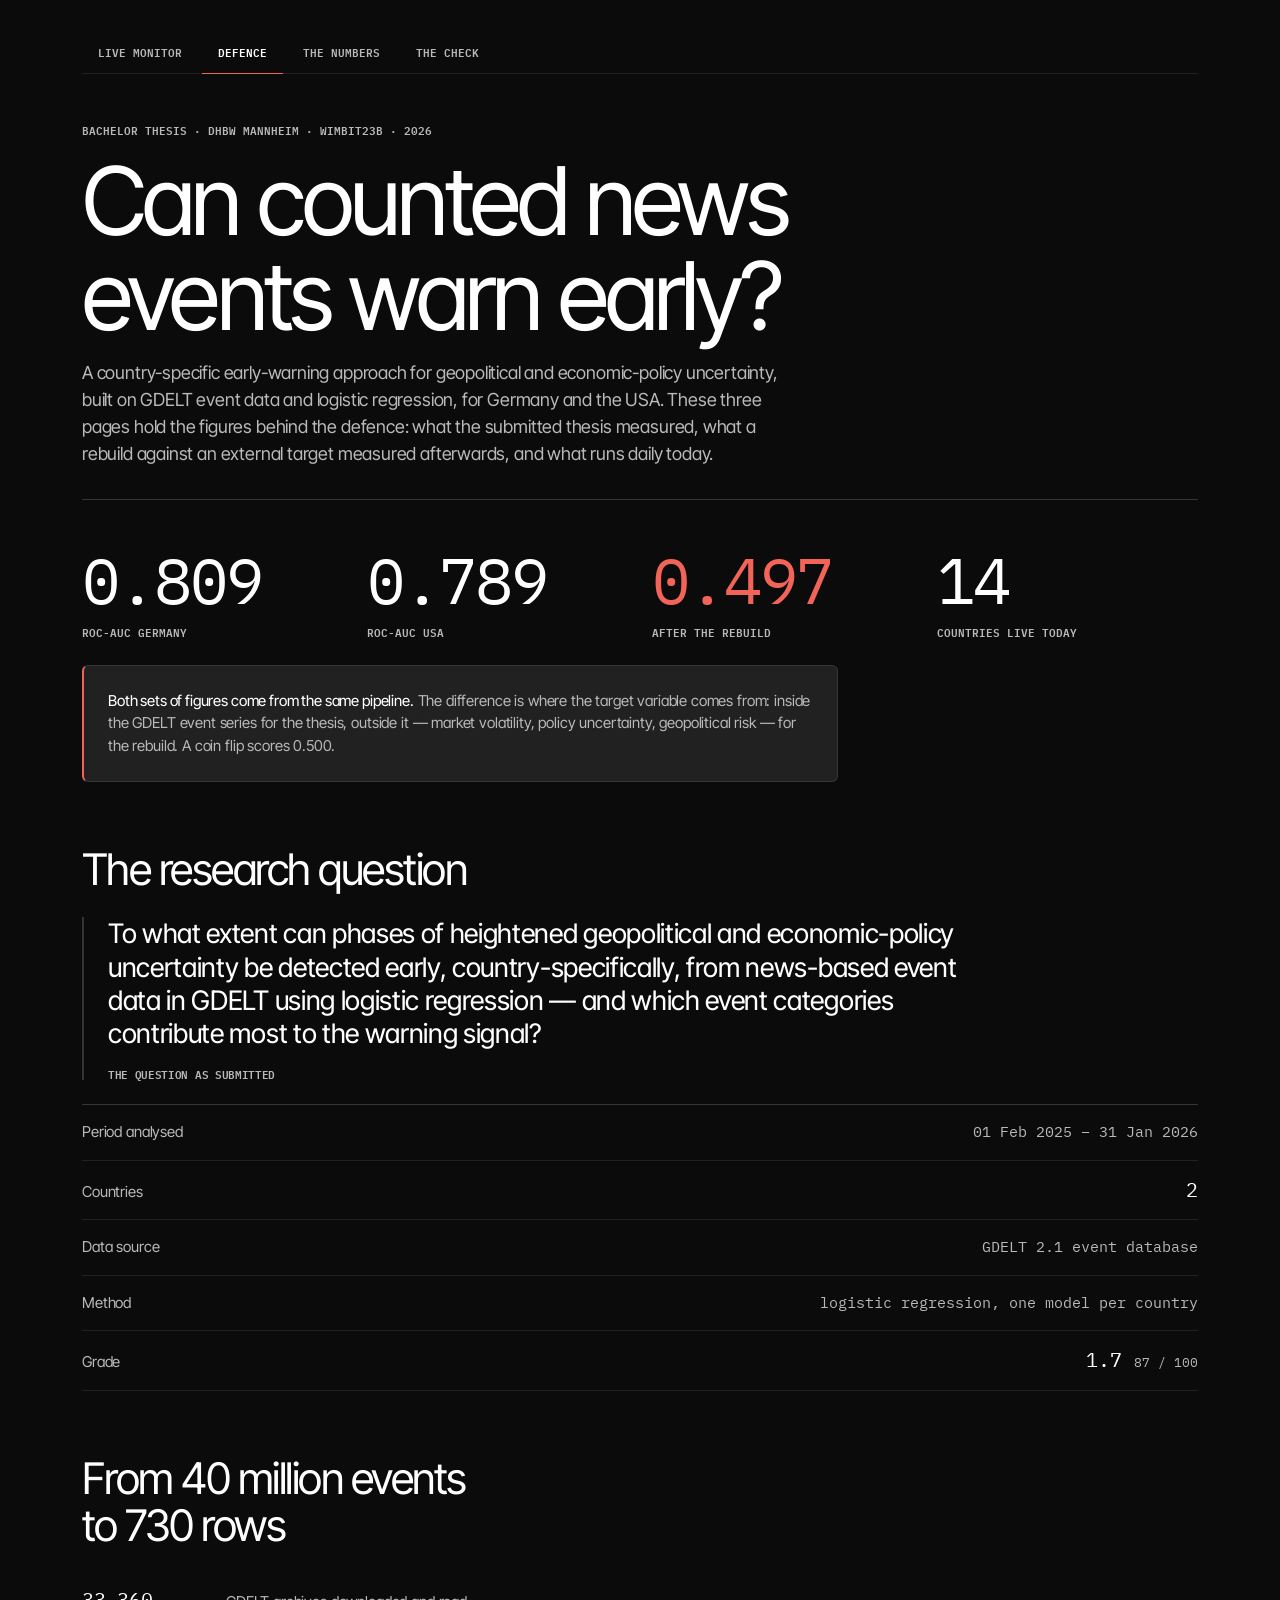
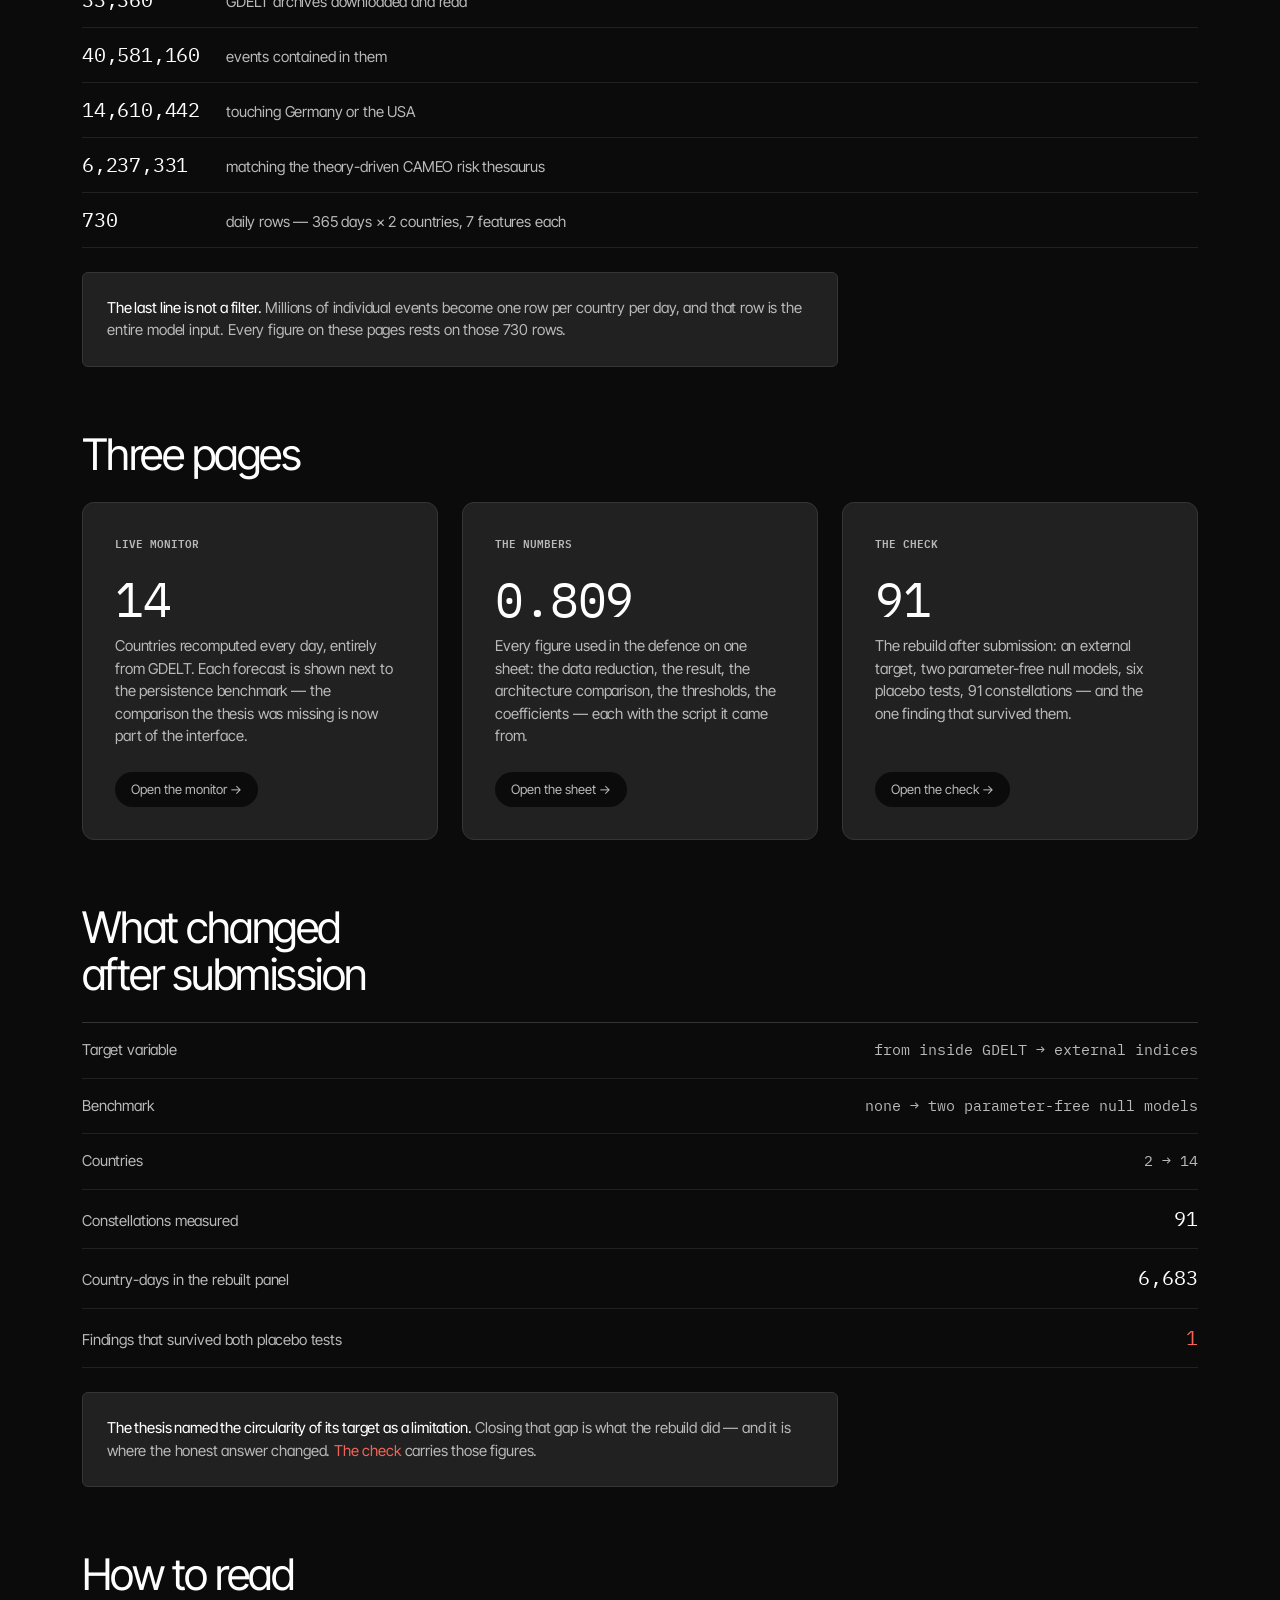
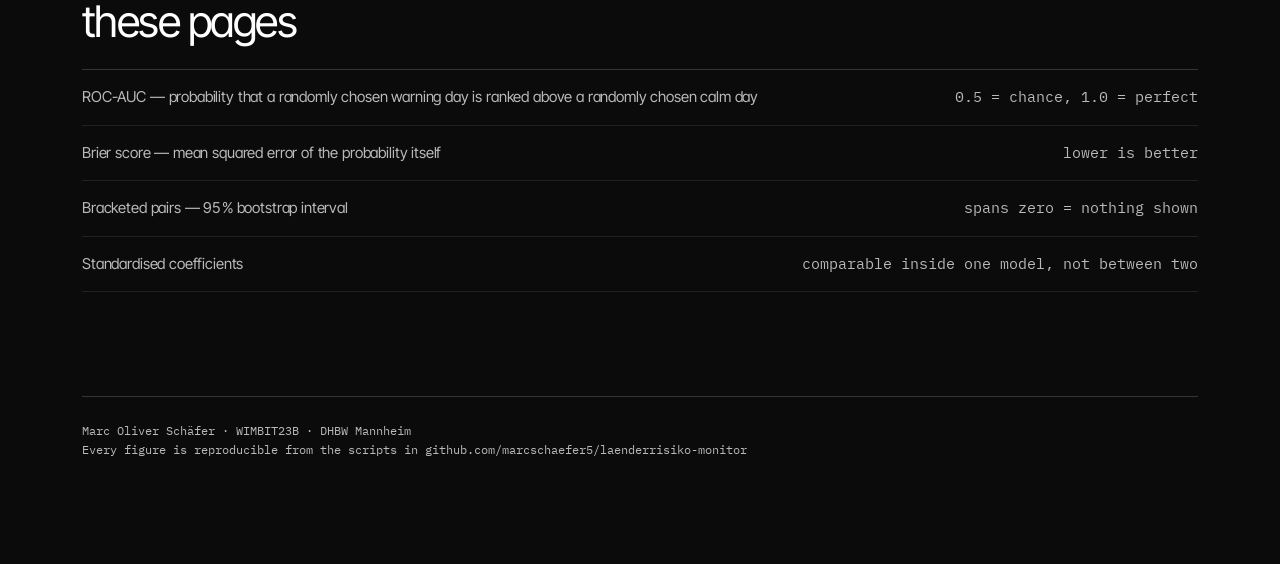
==== docs/verteidigung/index.html @ d80514e1 "Verteidigungsseiten und Karte auf der Startseite Drei oeffentliche Seiten unter docs/verteidigung/ a" ====
<!DOCTYPE html>
<html lang="en">
<head>
<title>Country Risk &#183; Defence</title>
<meta charset="utf-8">
<meta name="viewport" content="width=device-width,initial-scale=1">
<link rel="preconnect" href="https://fonts.googleapis.com">
<link rel="preconnect" href="https://fonts.gstatic.com" crossorigin>
<link href="https://fonts.googleapis.com/css2?family=IBM+Plex+Mono:wght@400;500;600&family=Inter+Tight:wght@400;500&display=swap" rel="stylesheet">
<link rel="stylesheet" href="stil.css">
</head>
<body>
<div class="wrap">

<nav class="nav">
  <a href="../index.html">Live monitor</a>
  <a href="index.html" aria-current="page">Defence</a>
  <a href="zahlen.html">The numbers</a>
  <a href="pruefung.html">The check</a>
</nav>

<header class="top">
  <p class="eyebrow">Bachelor thesis &#183; DHBW Mannheim &#183; WIMBIT23B &#183; 2026</p>
  <h1>Can counted news<br>events warn early?</h1>
  <p class="lede">A country-specific early-warning approach for geopolitical and economic-policy
  uncertainty, built on GDELT event data and logistic regression, for Germany and the USA.
  These three pages hold the figures behind the defence: what the submitted thesis measured,
  what a rebuild against an external target measured afterwards, and what runs daily today.</p>
</header>

<div class="hero">
  <div class="fig"><b>0.809</b><span>ROC-AUC Germany</span></div>
  <div class="fig"><b>0.789</b><span>ROC-AUC USA</span></div>
  <div class="fig accent"><b>0.497</b><span>after the rebuild</span></div>
  <div class="fig"><b>14</b><span>countries live today</span></div>
</div>
<div class="note accent"><b>Both sets of figures come from the same pipeline.</b>
The difference is where the target variable comes from: inside the GDELT event series for the
thesis, outside it &#8212; market volatility, policy uncertainty, geopolitical risk &#8212; for
the rebuild. A coin flip scores 0.500.</div>

<h2>The research question</h2>
<blockquote class="quote">To what extent can phases of heightened geopolitical and
  economic-policy uncertainty be detected early, country-specifically, from news-based event
  data in GDELT using logistic regression &#8212; and which event categories contribute most
  to the warning signal?
  <cite>The question as submitted</cite>
</blockquote>
<div class="rows">
  <div class="row"><span class="lab">Period analysed</span><span class="val dim">01 Feb 2025 &#8211; 31 Jan 2026</span></div>
  <div class="row"><span class="lab">Countries</span><span class="val">2</span></div>
  <div class="row"><span class="lab">Data source</span><span class="val dim">GDELT 2.1 event database</span></div>
  <div class="row"><span class="lab">Method</span><span class="val dim">logistic regression, one model per country</span></div>
  <div class="row"><span class="lab">Grade</span><span class="val">1.7<span class="unit">87 / 100</span></span></div>
</div>

<h2>From 40 million events<br>to 730 rows</h2>
<div class="chain">
  <div class="step"><b>33,360</b><span>GDELT archives downloaded and read</span></div>
  <div class="step"><b>40,581,160</b><span>events contained in them</span></div>
  <div class="step"><b>14,610,442</b><span>touching Germany or the USA</span></div>
  <div class="step"><b>6,237,331</b><span>matching the theory-driven CAMEO risk thesaurus</span></div>
  <div class="step"><b>730</b><span>daily rows &#8212; 365 days &#215; 2 countries, 7 features each</span></div>
</div>
<div class="note"><b>The last line is not a filter.</b> Millions of individual events become one
row per country per day, and that row is the entire model input. Every figure on these pages
rests on those 730 rows.</div>

<h2>Three pages</h2>
<div class="tiles">
  <a class="tile" href="../index.html">
    <div class="t">Live monitor</div>
    <div class="n">14</div>
    <div class="d">Countries recomputed every day, entirely from GDELT. Each forecast is shown
      next to the persistence benchmark &#8212; the comparison the thesis was missing is now
      part of the interface.</div>
    <div class="go">Open the monitor &#8594;</div>
  </a>
  <a class="tile" href="zahlen.html">
    <div class="t">The numbers</div>
    <div class="n">0.809</div>
    <div class="d">Every figure used in the defence on one sheet: the data reduction, the result,
      the architecture comparison, the thresholds, the coefficients &#8212; each with the script
      it came from.</div>
    <div class="go">Open the sheet &#8594;</div>
  </a>
  <a class="tile" href="pruefung.html">
    <div class="t">The check</div>
    <div class="n">91</div>
    <div class="d">The rebuild after submission: an external target, two parameter-free null
      models, six placebo tests, 91 constellations &#8212; and the one finding that survived
      them.</div>
    <div class="go">Open the check &#8594;</div>
  </a>
</div>

<h2>What changed<br>after submission</h2>
<div class="rows">
  <div class="row"><span class="lab">Target variable</span><span class="val dim">from inside GDELT &#8594; external indices</span></div>
  <div class="row"><span class="lab">Benchmark</span><span class="val dim">none &#8594; two parameter-free null models</span></div>
  <div class="row"><span class="lab">Countries</span><span class="val dim">2 &#8594; 14</span></div>
  <div class="row"><span class="lab">Constellations measured</span><span class="val">91</span></div>
  <div class="row"><span class="lab">Country-days in the rebuilt panel</span><span class="val">6,683</span></div>
  <div class="row"><span class="lab">Findings that survived both placebo tests</span><span class="val accent">1</span></div>
</div>
<div class="note"><b>The thesis named the circularity of its target as a limitation.</b>
Closing that gap is what the rebuild did &#8212; and it is where the honest answer changed.
<a href="pruefung.html" style="color:var(--accent)">The check</a> carries those figures.</div>

<h2>How to read<br>these pages</h2>
<div class="rows">
  <div class="row"><span class="lab">ROC-AUC &#8212; probability that a randomly chosen warning day is
    ranked above a randomly chosen calm day</span><span class="val dim">0.5 = chance, 1.0 = perfect</span></div>
  <div class="row"><span class="lab">Brier score &#8212; mean squared error of the probability itself</span><span class="val dim">lower is better</span></div>
  <div class="row"><span class="lab">Bracketed pairs &#8212; 95&#8239;% bootstrap interval</span><span class="val dim">spans zero = nothing shown</span></div>
  <div class="row"><span class="lab">Standardised coefficients</span><span class="val dim">comparable inside one model, not between two</span></div>
</div>

<footer>
  Marc Oliver Sch&#228;fer &#183; WIMBIT23B &#183; DHBW Mannheim<br>
  Every figure is reproducible from the scripts in
  <a href="https://github.com/marcschaefer5/laenderrisiko-monitor">github.com/marcschaefer5/laenderrisiko-monitor</a>
</footer>

</div>
</body>
</html>
---- docs/verteidigung/stil.css ----
/* Design system: Sanity (awesome-design / awesome-design-md, MIT).
   Tokens taken verbatim; waldenburgNormal substituted by Inter Tight. */

:root{
  /* achromatic scale */
  --canvas:#0b0b0b;
  --surface:#212121;
  --surface-3:#353535;
  --ink:#ffffff;
  --ink-2:#b9b9b9;
  --ink-3:#797979;   /* fills/decoration only — 4.45:1, not used for text */
  /* accents */
  --accent:#f36458;
  --hover:#0052ef;
  --focus:#0052ef;
  --ok:#19d600;
  --bad:#f36458;    /* Sanity Red for negative verdicts; #dd0000 (3.8:1) kept for fills */
  --bad-fill:#dd0000;
  /* borders */
  --border:#212121;
  --border-2:#353535;
  /* type */
  --sans:"Inter Tight","Inter",ui-sans-serif,system-ui,-apple-system,sans-serif;
  --mono:"IBM Plex Mono",ui-monospace,SFMono-Regular,Menlo,monospace;
  /* spacing, 8px base */
  --s3:4px; --s5:8px; --s6:12px; --s7:16px; --s8:24px; --s9:32px;
  --s10:48px; --s11:64px; --s12:104px;
  /* radii */
  --r-xs:3px; --r-sm:5px; --r-md:6px; --r-lg:12px; --r-pill:99999px;
}

*{box-sizing:border-box}
html{color-scheme:dark}
body{
  margin:0;background:var(--canvas);color:var(--ink);
  font-family:var(--sans);font-size:16px;font-weight:400;line-height:1.5;
  font-feature-settings:"cv01","cv11","ss07";
  -webkit-font-smoothing:antialiased;text-rendering:optimizeLegibility;
}
.wrap{max-width:1180px;margin:0 auto;padding:var(--s9) var(--s9) var(--s12)}
a{color:inherit;text-decoration:none}
a:focus-visible,.tile:focus-visible{outline:none;box-shadow:0 0 0 2px var(--focus);border-radius:var(--r-xs)}

/* ---------- eyebrow / technical markers ---------- */
.eyebrow{
  font-family:var(--mono);font-size:11px;font-weight:600;line-height:1.5;
  text-transform:uppercase;color:var(--ink-2);margin:0 0 var(--s7)
}
.src{
  font-family:var(--mono);font-size:12px;line-height:1.5;
  color:var(--ink-2);margin:var(--s7) 0 0
}

/* ---------- nav ---------- */
.nav{display:flex;flex-wrap:wrap;gap:var(--s3);margin:0 0 var(--s10);
  border-bottom:1px solid var(--border);}
.nav a{
  padding:var(--s6) var(--s7);margin-bottom:-1px;
  font-family:var(--mono);font-size:11px;font-weight:600;text-transform:uppercase;
  color:var(--ink-2);border-bottom:1px solid transparent;
  transition:color .12s,border-color .12s
}
.nav a:hover{color:var(--hover);border-bottom-color:var(--hover)}
.nav a[aria-current]{color:var(--ink);border-bottom-color:var(--accent)}

/* ---------- headings ---------- */
h1{
  font-size:clamp(44px,7.4vw,112px);font-weight:400;line-height:1;
  letter-spacing:-0.04em;margin:0 0 var(--s7)
}
h1.sec{font-size:clamp(38px,5.4vw,72px);line-height:1.05;letter-spacing:-0.04em}
h2{
  font-size:clamp(28px,3.4vw,48px);font-weight:400;line-height:1.08;
  letter-spacing:-0.035em;margin:var(--s11) 0 var(--s8)
}
h3{
  font-size:24px;font-weight:425;line-height:1.24;letter-spacing:-0.24px;
  margin:var(--s9) 0 var(--s6)
}
.lede{font-size:18px;line-height:1.5;letter-spacing:-0.18px;color:var(--ink-2);
  margin:0;max-width:72ch}
header.top{padding-bottom:var(--s9);border-bottom:1px solid var(--border-2)}

/* ---------- numbers ---------- */
.hero{display:grid;grid-template-columns:repeat(auto-fit,minmax(190px,1fr));
  gap:var(--s8);margin:var(--s10) 0 0}
.fig b{
  display:block;font-family:var(--mono);font-size:clamp(38px,5vw,64px);
  font-weight:400;line-height:1;letter-spacing:-0.03em;
  font-variant-numeric:tabular-nums
}
.fig span{
  display:block;margin-top:var(--s6);font-family:var(--mono);font-size:11px;
  font-weight:600;line-height:1.5;text-transform:uppercase;color:var(--ink-2)
}
.fig.accent b{color:var(--accent)}
.fig.ok b{color:var(--ok)}
.fig.bad b{color:var(--bad)}

.rows{margin:var(--s8) 0 0;border-top:1px solid var(--border-2)}
.row{display:grid;grid-template-columns:1fr auto;gap:var(--s8);align-items:baseline;
  padding:var(--s7) 0;border-bottom:1px solid var(--border)}
.row .lab{font-size:15px;line-height:1.5;letter-spacing:-0.15px;color:var(--ink-2)}
.row .val{font-family:var(--mono);font-size:20px;line-height:1.3;
  font-variant-numeric:tabular-nums;white-space:nowrap;color:var(--ink)}
.row .val.lg{font-size:32px;letter-spacing:-0.32px}
.row .val.dim{font-size:15px;color:var(--ink-2);white-space:normal;text-align:right;
  max-width:46ch}
.row .val.accent{color:var(--accent)}
.row .val.ok{color:var(--ok)}
.row .val.bad{color:var(--bad)}
.row .val .unit{color:var(--ink-2);font-size:13px;margin-left:var(--s6)}

/* chain of reductions */
.chain{margin:var(--s8) 0 0}
.step{display:grid;grid-template-columns:120px 1fr;gap:var(--s8);align-items:baseline;
  padding:var(--s6) 0;border-bottom:1px solid var(--border)}
.step b{font-family:var(--mono);font-size:20px;font-weight:400;
  font-variant-numeric:tabular-nums;letter-spacing:-0.2px}
.step span{font-size:15px;color:var(--ink-2);letter-spacing:-0.15px}
.step .bar{grid-column:1 / -1;height:2px;background:var(--surface-3)}

.quote{
  margin:var(--s8) 0 0;padding-left:var(--s8);border-left:2px solid var(--surface-3);
  font-size:clamp(20px,2.1vw,32px);font-weight:425;line-height:1.24;
  letter-spacing:-0.32px;color:var(--ink);max-width:56ch
}
.quote cite{display:block;margin-top:var(--s7);font-family:var(--mono);font-size:11px;
  font-weight:600;text-transform:uppercase;font-style:normal;color:var(--ink-2)}

/* ---------- the one comment ---------- */
.note{
  margin:var(--s8) 0 0;padding:var(--s8);background:var(--surface);
  border:1px solid var(--border-2);border-radius:var(--r-md);
  font-size:15px;line-height:1.5;letter-spacing:-0.15px;color:var(--ink-2);
  max-width:84ch
}
.note b{color:var(--ink);font-weight:425}
.note.accent{border-left:2px solid var(--accent)}

/* ---------- tiles ---------- */
.tiles{display:grid;grid-template-columns:repeat(auto-fit,minmax(300px,1fr));
  gap:var(--s8);margin:var(--s8) 0 0}
.tile{
  display:flex;flex-direction:column;background:var(--surface);
  border:1px solid var(--border-2);border-radius:var(--r-lg);padding:var(--s9);
  transition:border-color .12s
}
.tile:hover{border-color:var(--hover)}
.tile .t{font-family:var(--mono);font-size:11px;font-weight:600;
  text-transform:uppercase;color:var(--ink-2)}
.tile .n{font-family:var(--mono);font-size:48px;font-weight:400;line-height:1;
  letter-spacing:-0.03em;margin:var(--s8) 0 var(--s6);
  font-variant-numeric:tabular-nums}
.tile .d{font-size:15px;line-height:1.5;letter-spacing:-0.15px;color:var(--ink-2);
  flex:1}
.tile .go{margin-top:var(--s8);display:inline-flex;align-self:flex-start;
  padding:var(--s5) var(--s7);border-radius:var(--r-pill);
  background:var(--canvas);color:var(--ink-2);font-size:13px}
.tile:hover .go{background:var(--hover);color:#fff}

/* ---------- verdict table ---------- */
.tbl{width:100%;border-collapse:collapse;margin:var(--s8) 0 0}
.tbl th{
  text-align:left;padding:0 var(--s8) var(--s6) 0;
  font-family:var(--mono);font-size:11px;font-weight:600;text-transform:uppercase;
  color:var(--ink-2);border-bottom:1px solid var(--border-2);white-space:nowrap
}
.tbl th:last-child,.tbl td:last-child{text-align:right;padding-right:0}
.tbl td{
  padding:var(--s7) var(--s8) var(--s7) 0;border-bottom:1px solid var(--border);
  font-size:15px;letter-spacing:-0.15px;color:var(--ink-2);vertical-align:baseline
}
.tbl td.num{font-family:var(--mono);color:var(--ink);white-space:nowrap;
  font-variant-numeric:tabular-nums}
.tbl td.v{font-family:var(--mono);font-size:11px;font-weight:600;
  text-transform:uppercase;white-space:nowrap}
.tbl td.v.hold{color:var(--ok)} .tbl td.v.pass{color:var(--ink-2)}
.tbl td.v.fail{color:var(--bad)}

footer{margin-top:var(--s12);padding-top:var(--s8);border-top:1px solid var(--border-2);
  font-family:var(--mono);font-size:12px;line-height:1.6;color:var(--ink-2)}
footer a:hover{color:var(--hover)}

@media (max-width:640px){
  .wrap{padding:var(--s8) var(--s7) var(--s11)}
  .row{grid-template-columns:1fr;gap:var(--s3)}
  .row .val{font-size:18px} .row .val.lg{font-size:26px}
  .step{grid-template-columns:1fr;gap:var(--s3);padding:var(--s7) 0}
  .step b{font-size:22px}
  .step span{color:var(--ink-2)}
  .tbl th:nth-child(2),.tbl td:nth-child(2){display:none}
}
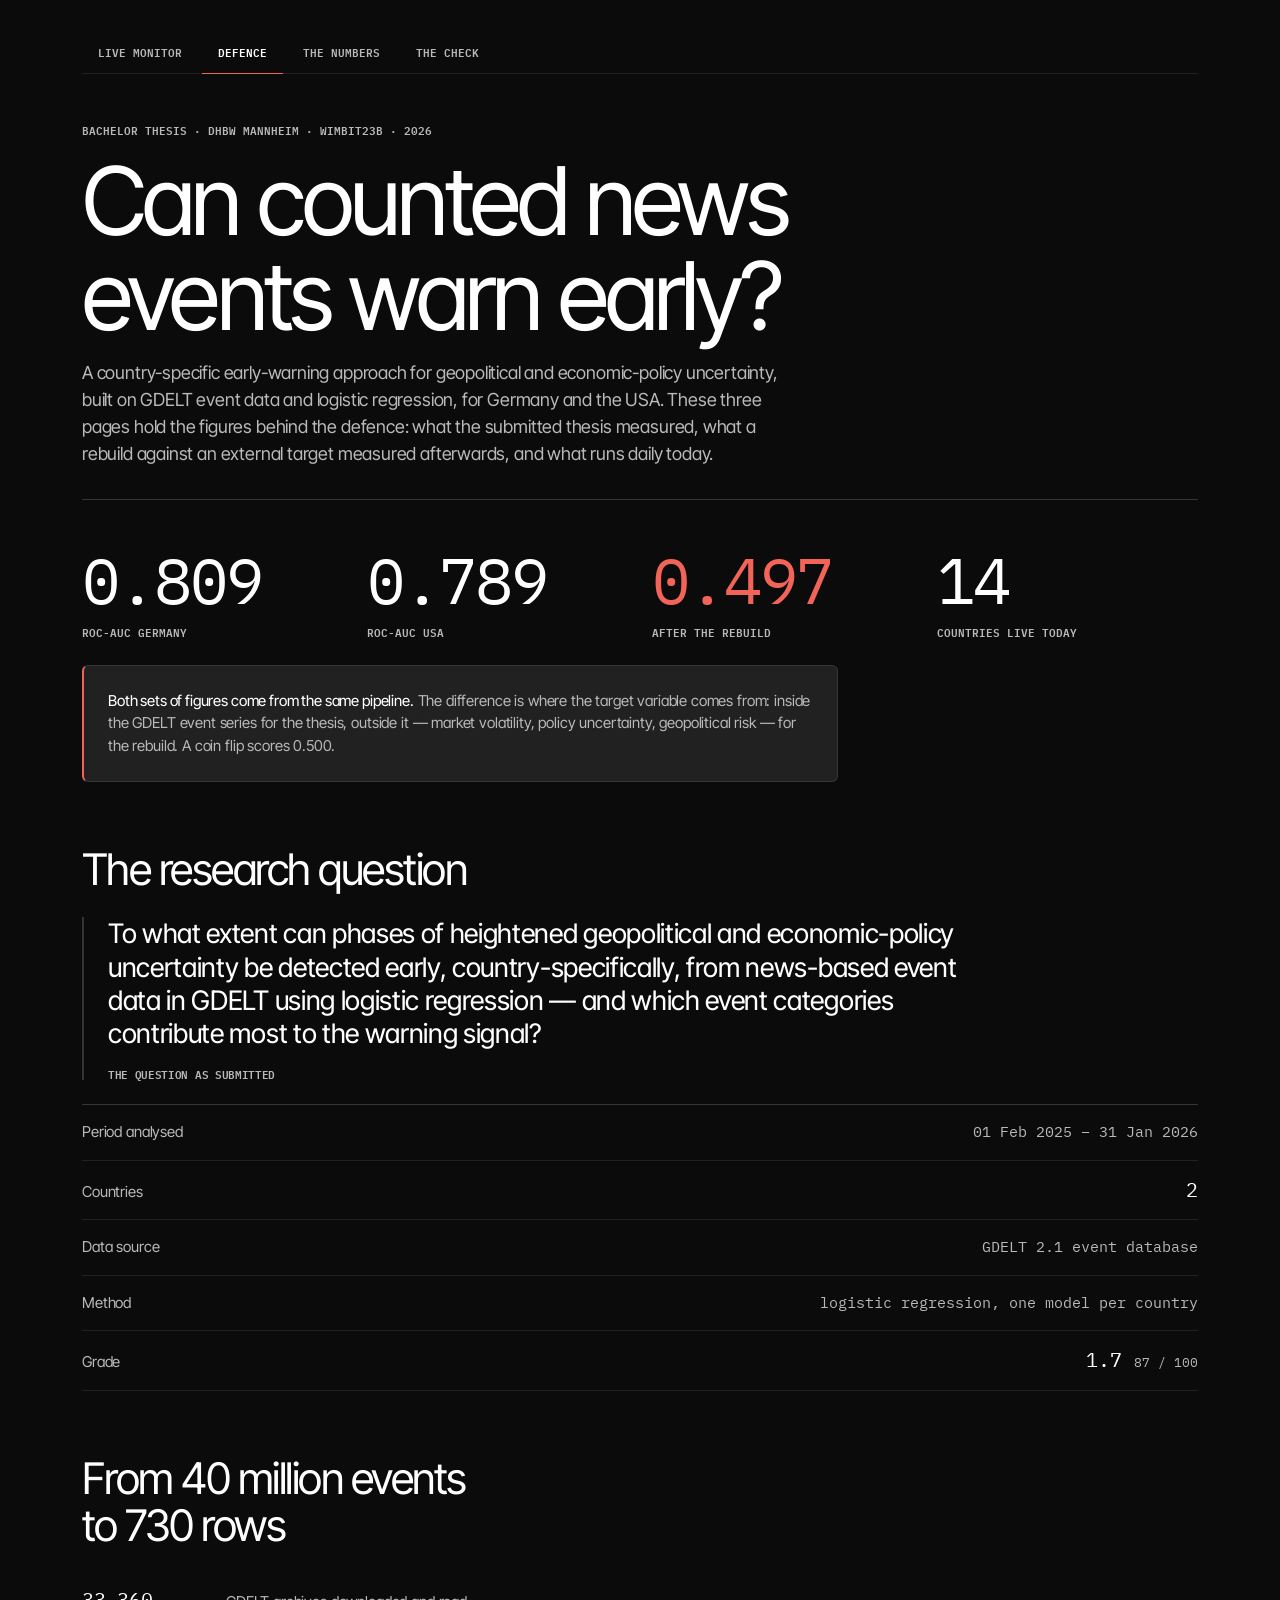
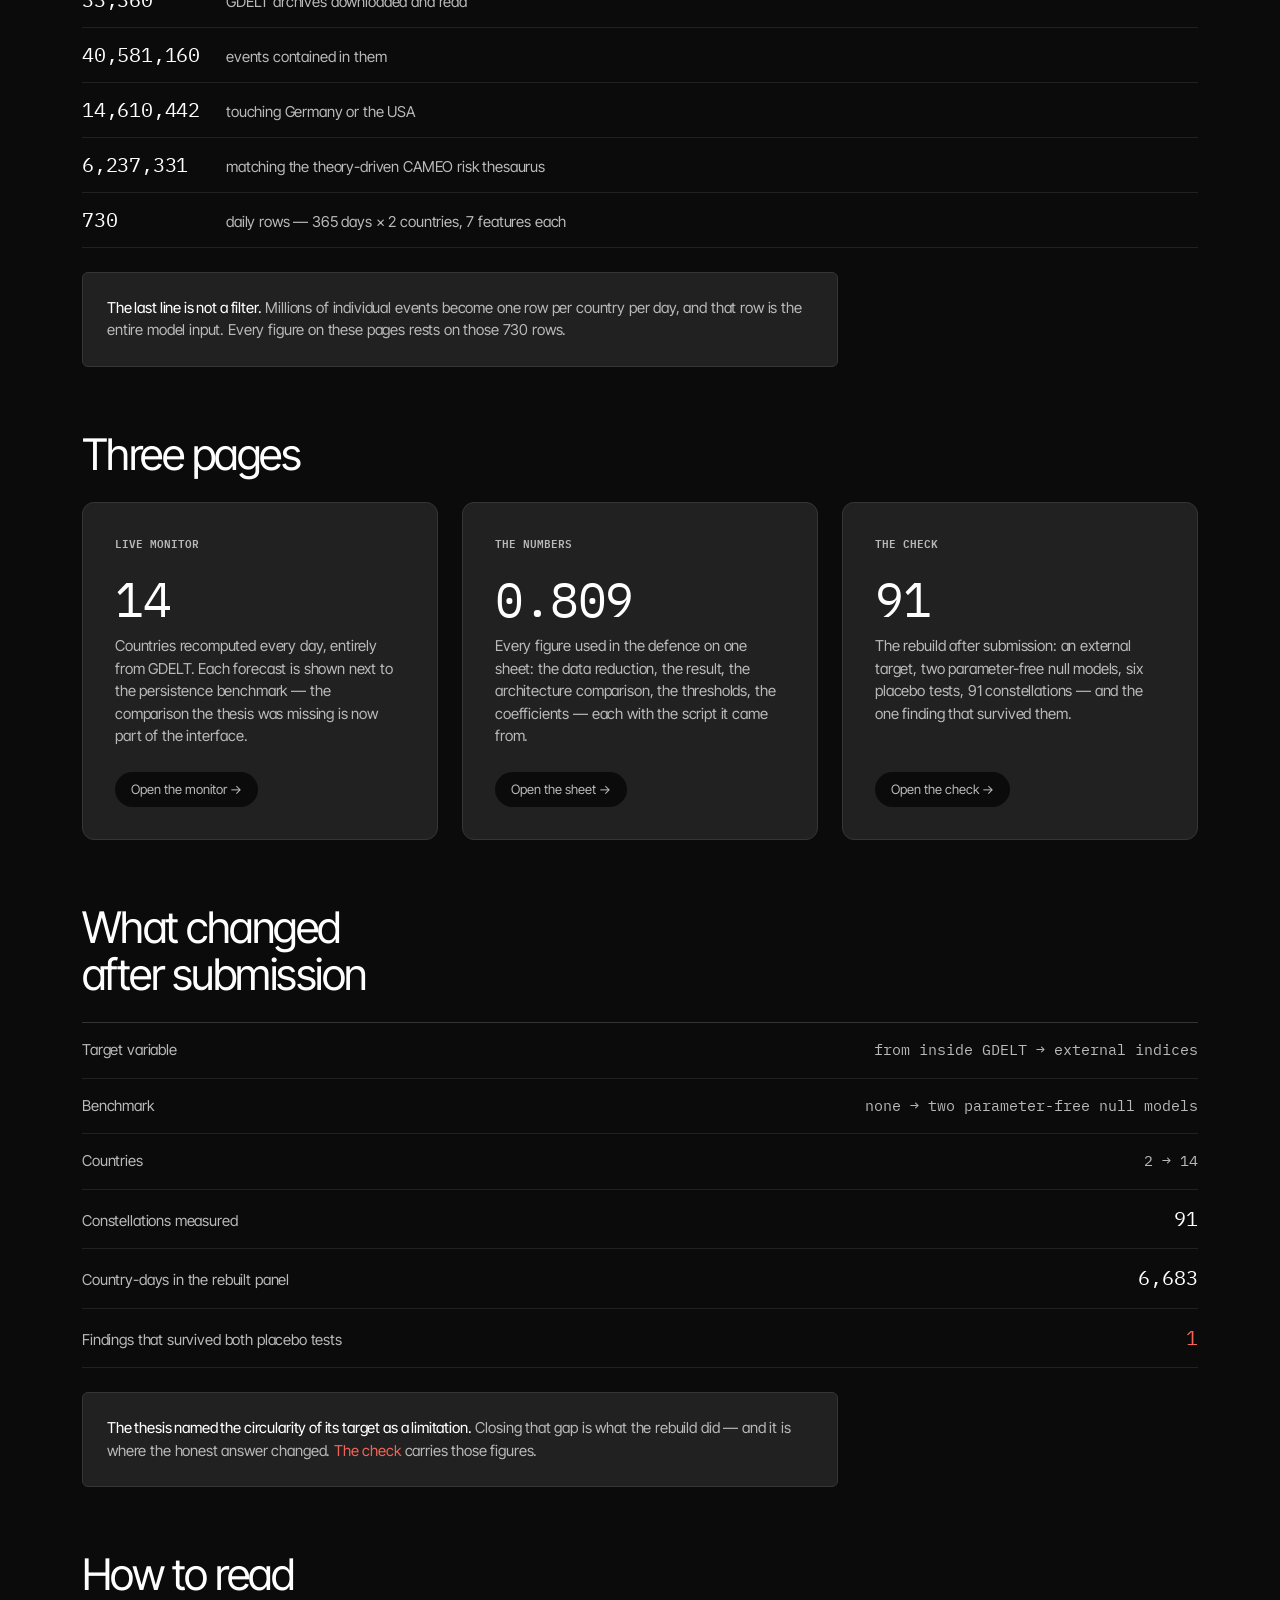
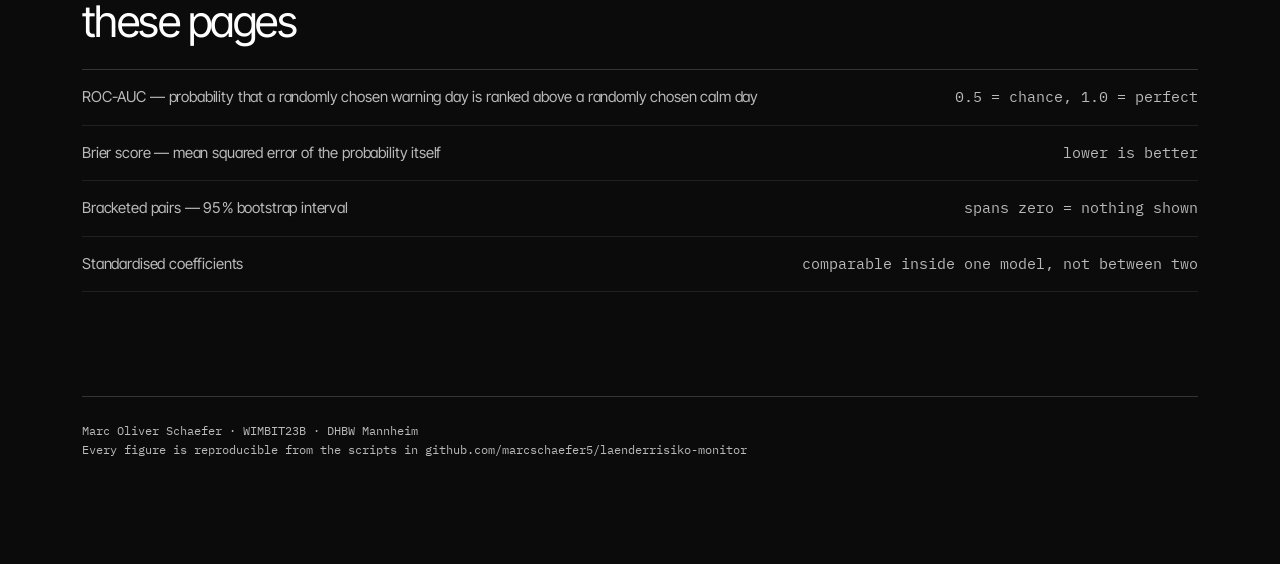
==== commit d097aebf: "Namensschreibung: Schaefer statt Schäfer Co-Authored-By: Claude Opus 5 <noreply@anthropic.com> Claud" ====
--- a/docs/verteidigung/index.html
+++ b/docs/verteidigung/index.html
@@ -117,7 +117,7 @@
 </div>
 
 <footer>
-  Marc Oliver Sch&#228;fer &#183; WIMBIT23B &#183; DHBW Mannheim<br>
+  Marc Oliver Schaefer &#183; WIMBIT23B &#183; DHBW Mannheim<br>
   Every figure is reproducible from the scripts in
   <a href="https://github.com/marcschaefer5/laenderrisiko-monitor">github.com/marcschaefer5/laenderrisiko-monitor</a>
 </footer>
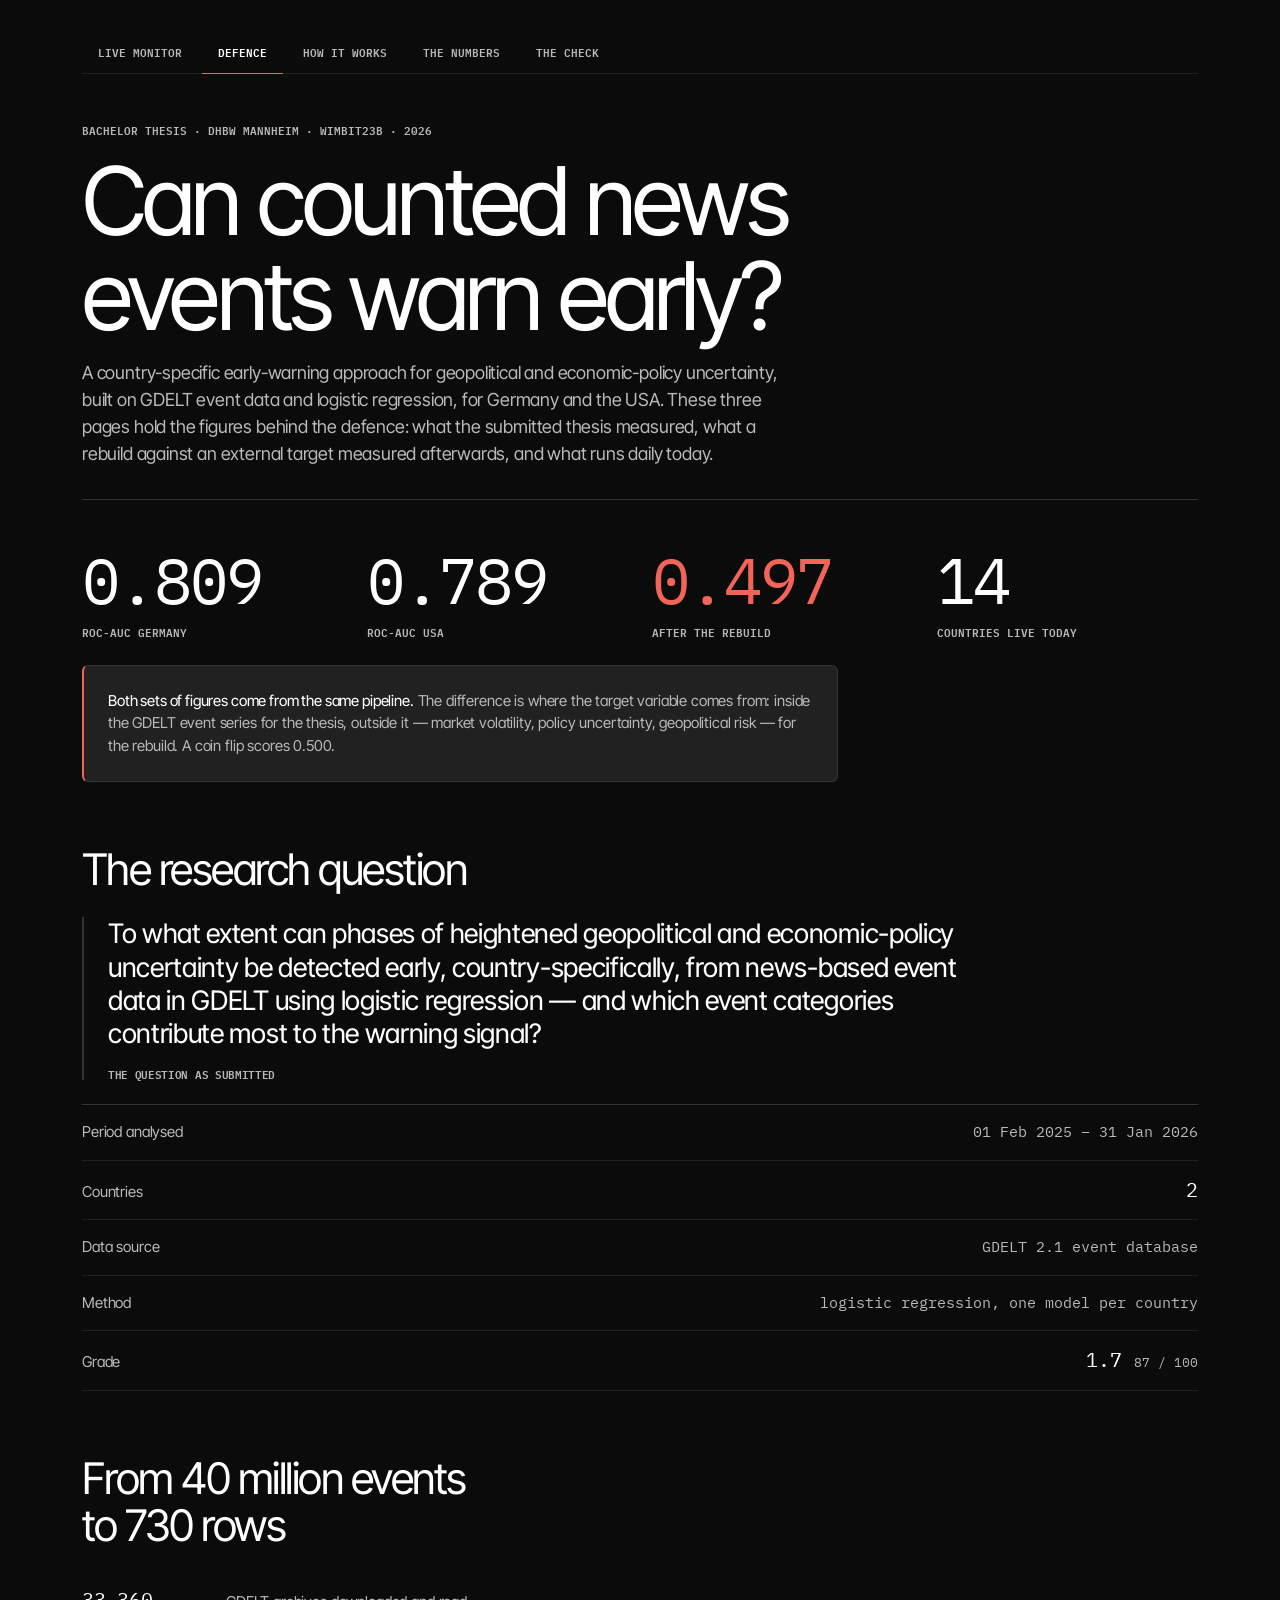
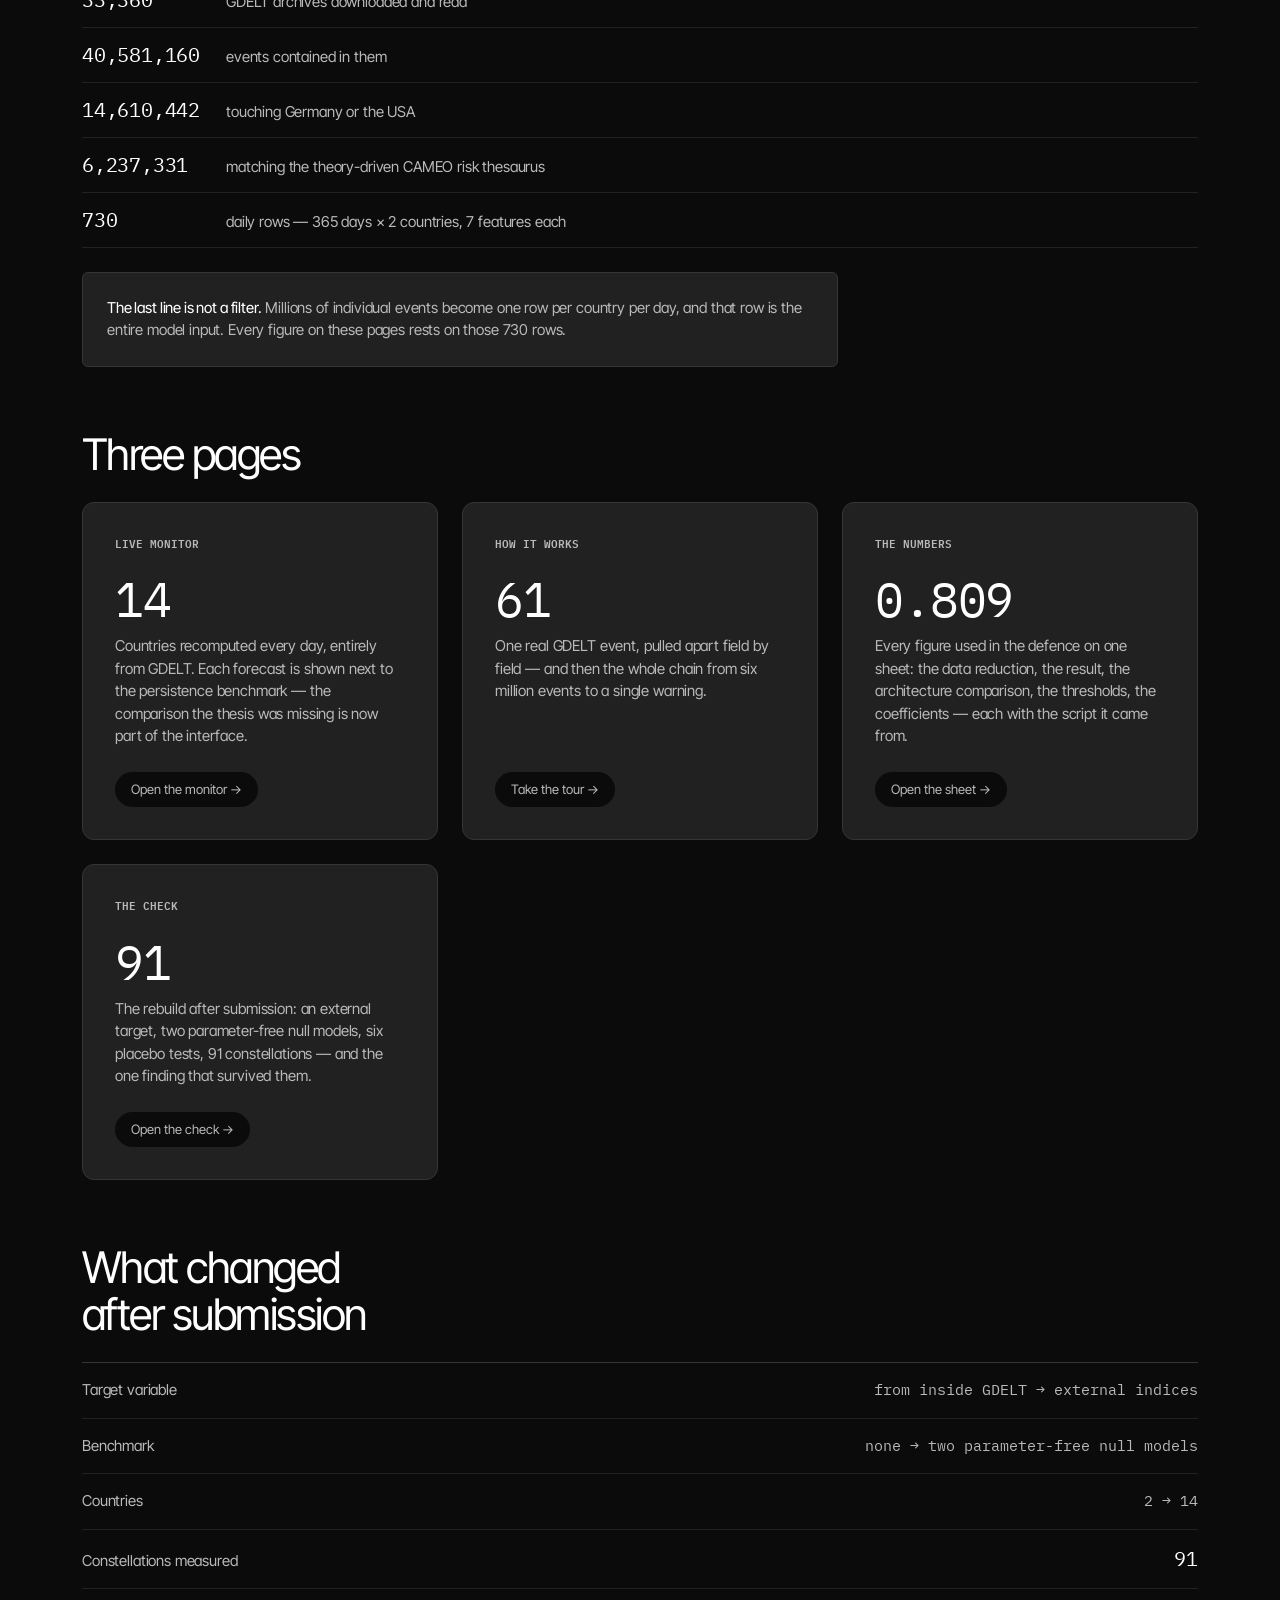
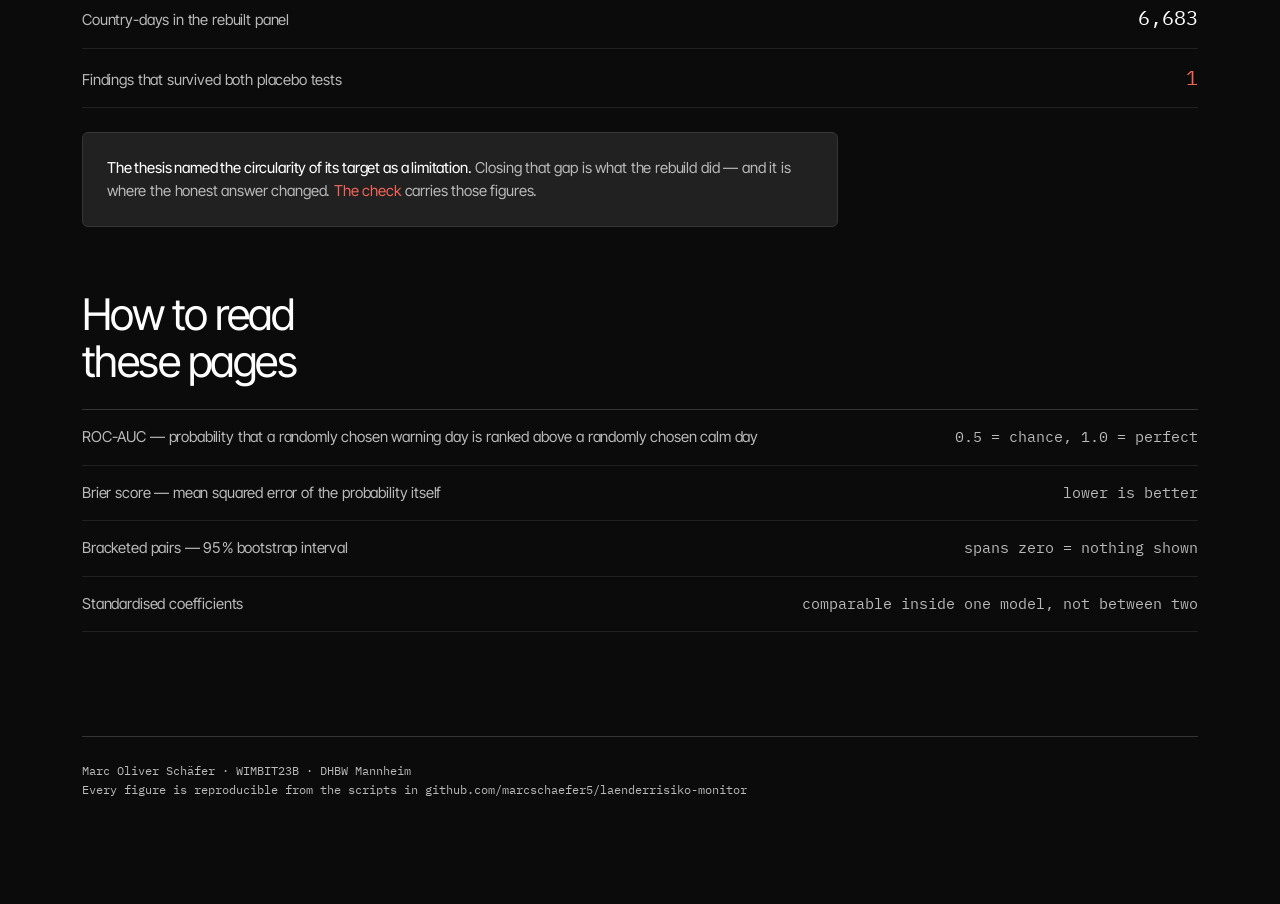
==== commit ca5563bd: "Grundlagenseite: ein GDELT-Event, scrollgesteuert zerlegt Fuenf gepinnte Abschnitte fuehren vom einz" ====
--- a/docs/verteidigung/index.html
+++ b/docs/verteidigung/index.html
@@ -15,6 +15,7 @@
 <nav class="nav">
   <a href="../index.html">Live monitor</a>
   <a href="index.html" aria-current="page">Defence</a>
+  <a href="grundlagen.html">How it works</a>
   <a href="zahlen.html">The numbers</a>
   <a href="pruefung.html">The check</a>
 </nav>
@@ -76,6 +77,13 @@
       part of the interface.</div>
     <div class="go">Open the monitor &#8594;</div>
   </a>
+  <a class="tile" href="grundlagen.html">
+    <div class="t">How it works</div>
+    <div class="n">61</div>
+    <div class="d">One real GDELT event, pulled apart field by field &#8212; and then the whole
+      chain from six million events to a single warning.</div>
+    <div class="go">Take the tour &#8594;</div>
+  </a>
   <a class="tile" href="zahlen.html">
     <div class="t">The numbers</div>
     <div class="n">0.809</div>
@@ -117,7 +125,7 @@
 </div>
 
 <footer>
-  Marc Oliver Schaefer &#183; WIMBIT23B &#183; DHBW Mannheim<br>
+  Marc Oliver Sch&#228;fer &#183; WIMBIT23B &#183; DHBW Mannheim<br>
   Every figure is reproducible from the scripts in
   <a href="https://github.com/marcschaefer5/laenderrisiko-monitor">github.com/marcschaefer5/laenderrisiko-monitor</a>
 </footer>
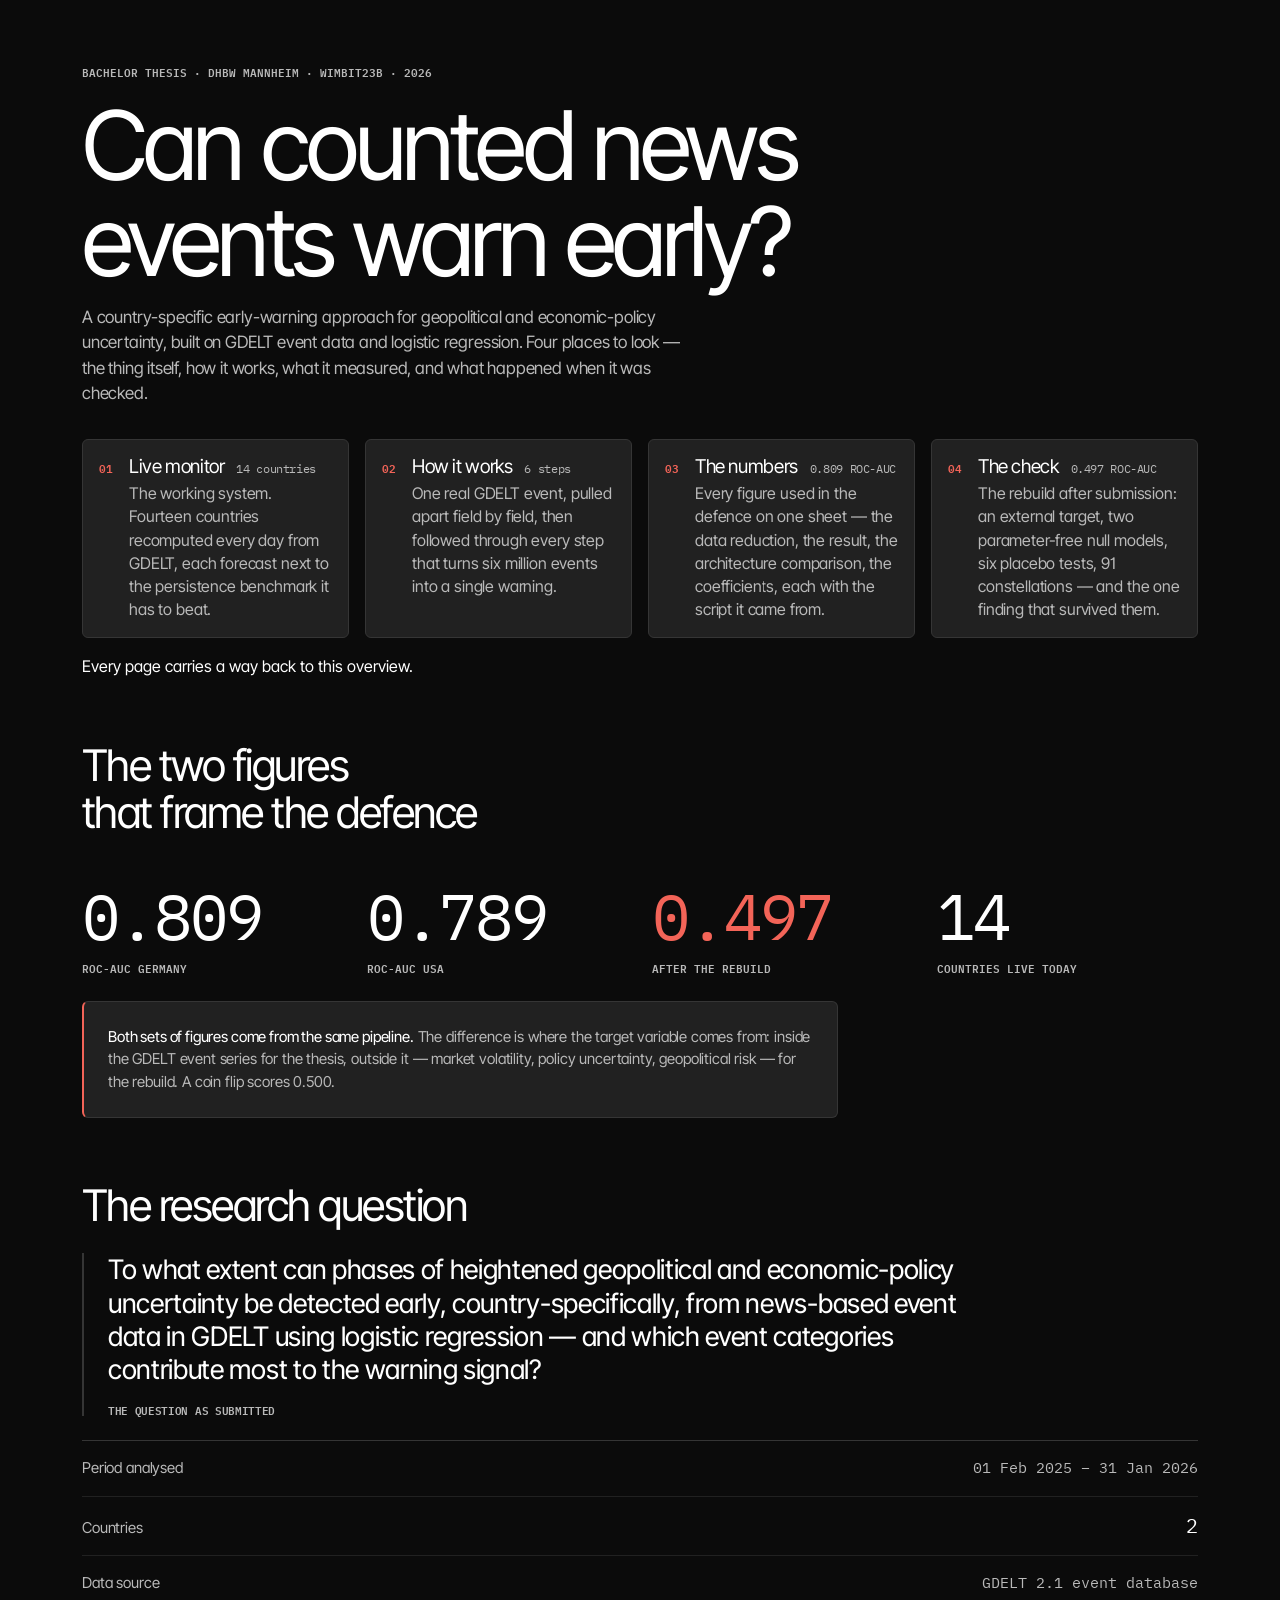
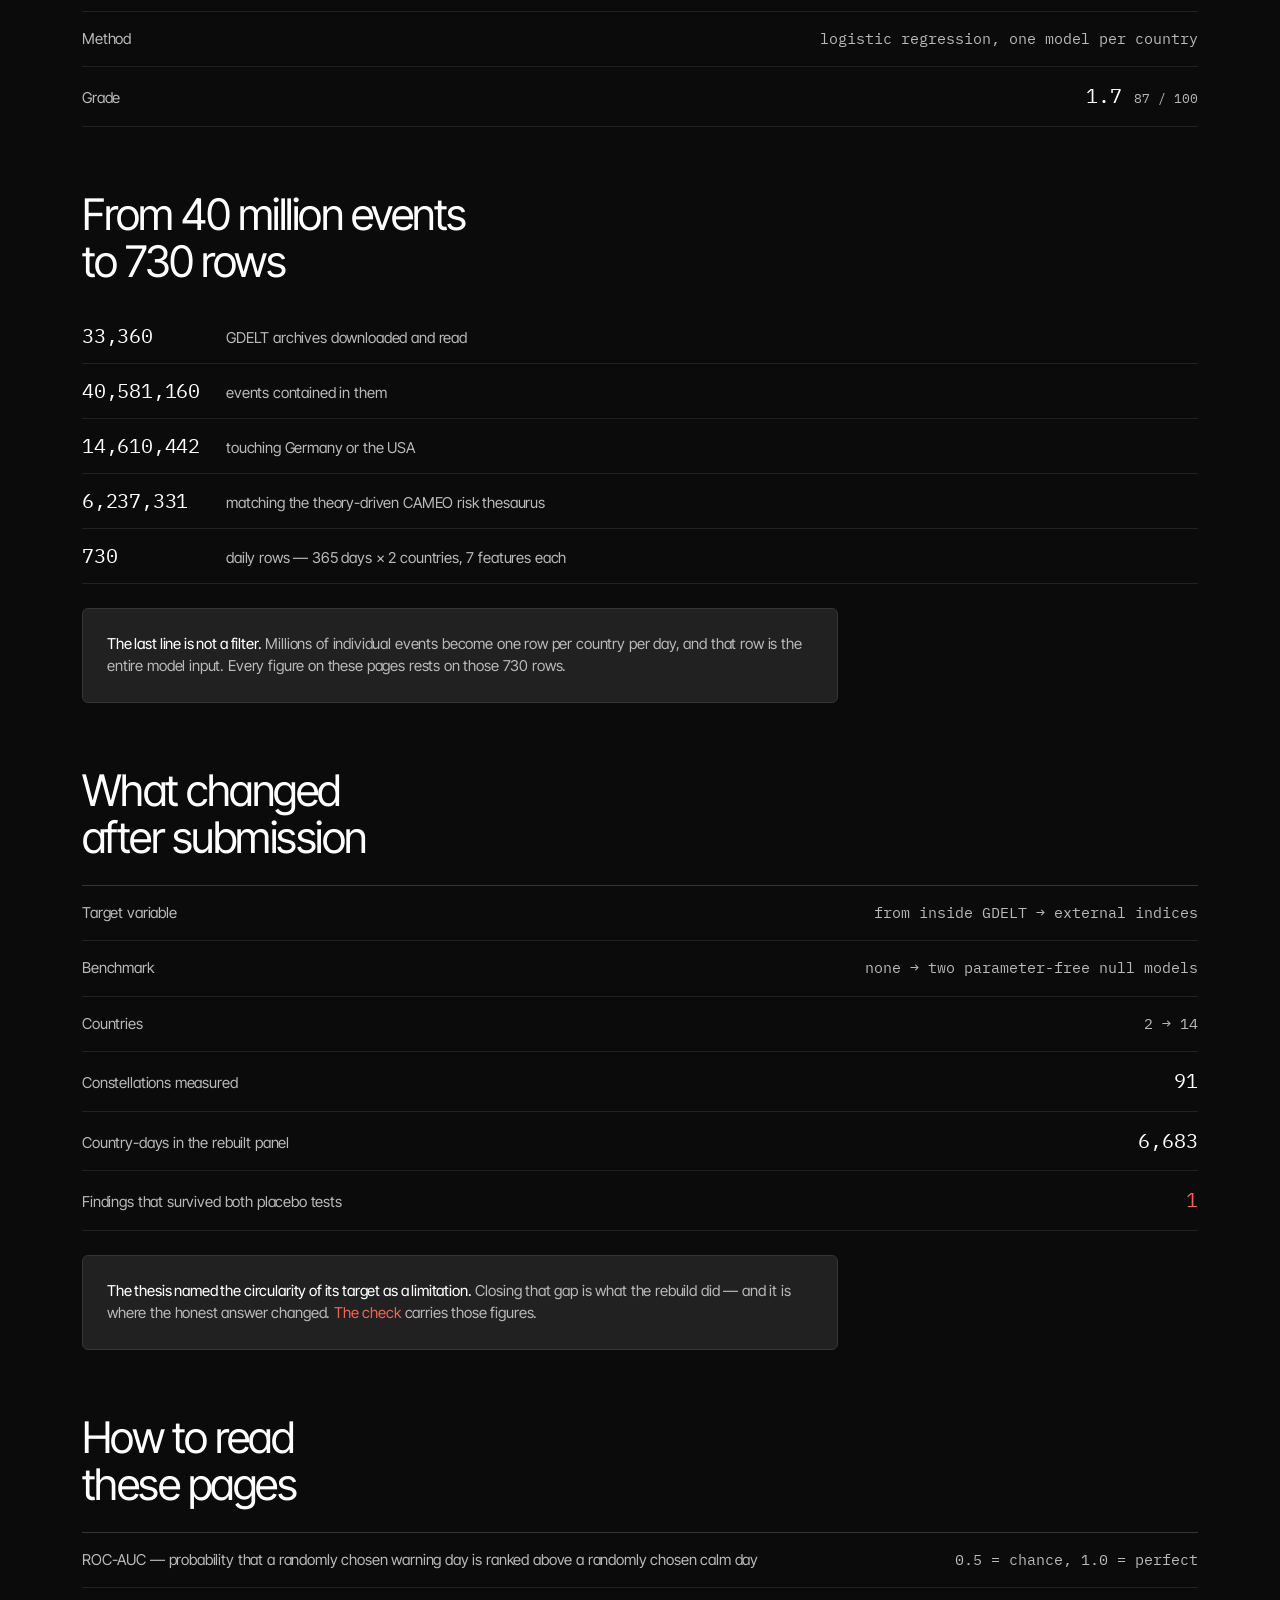
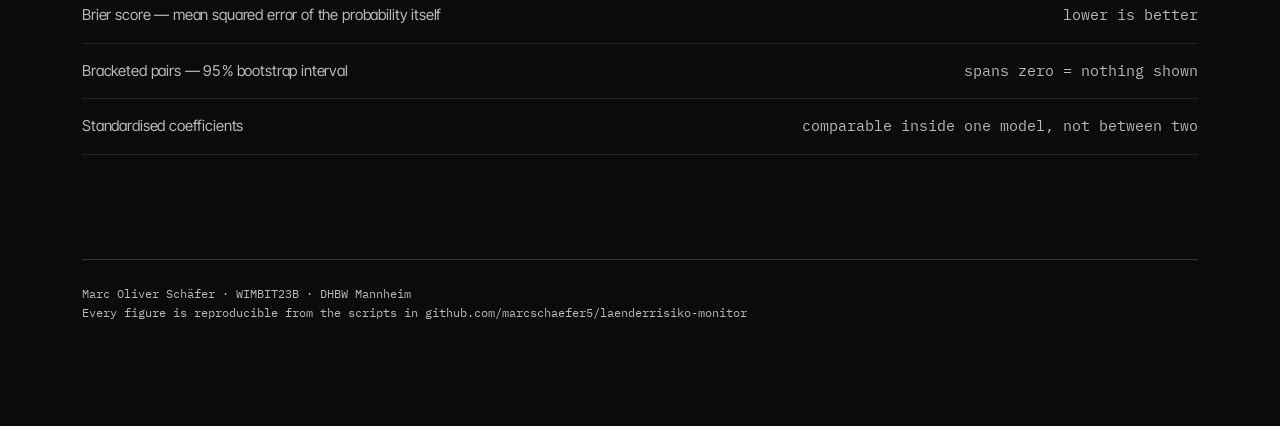
==== commit 6dd18e94: "Uebersichtsseite, mobile Ueberarbeitung, Motion-Fix" ====
--- a/docs/verteidigung/index.html
+++ b/docs/verteidigung/index.html
@@ -3,7 +3,7 @@
 <head>
 <title>Country Risk &#183; Defence</title>
 <meta charset="utf-8">
-<meta name="viewport" content="width=device-width,initial-scale=1">
+<meta name="viewport" content="width=device-width,initial-scale=1,viewport-fit=cover">
 <link rel="preconnect" href="https://fonts.googleapis.com">
 <link rel="preconnect" href="https://fonts.gstatic.com" crossorigin>
 <link href="https://fonts.googleapis.com/css2?family=IBM+Plex+Mono:wght@400;500;600&family=Inter+Tight:wght@400;500&display=swap" rel="stylesheet">
@@ -12,23 +12,46 @@
 <body>
 <div class="wrap">
 
-<nav class="nav">
-  <a href="../index.html">Live monitor</a>
-  <a href="index.html" aria-current="page">Defence</a>
-  <a href="grundlagen.html">How it works</a>
-  <a href="zahlen.html">The numbers</a>
-  <a href="pruefung.html">The check</a>
-</nav>
-
-<header class="top">
+<header class="lander">
   <p class="eyebrow">Bachelor thesis &#183; DHBW Mannheim &#183; WIMBIT23B &#183; 2026</p>
   <h1>Can counted news<br>events warn early?</h1>
-  <p class="lede">A country-specific early-warning approach for geopolitical and economic-policy
-  uncertainty, built on GDELT event data and logistic regression, for Germany and the USA.
-  These three pages hold the figures behind the defence: what the submitted thesis measured,
-  what a rebuild against an external target measured afterwards, and what runs daily today.</p>
+  <p class="lede">A country-specific early-warning approach for geopolitical and
+  economic-policy uncertainty, built on GDELT event data and logistic regression.
+  Four places to look &#8212; the thing itself, how it works, what it measured, and
+  what happened when it was checked.</p>
 </header>
 
+<nav class="dests" aria-label="The four destinations">
+  <a class="dest" href="../index.html">
+    <span class="idx">01</span>
+    <span class="name">Live monitor <em>14 countries</em></span>
+    <span class="desc">The working system. Fourteen countries recomputed every day from
+      GDELT, each forecast next to the persistence benchmark it has to beat.</span>
+  </a>
+  <a class="dest" href="grundlagen.html">
+    <span class="idx">02</span>
+    <span class="name">How it works <em>6 steps</em></span>
+    <span class="desc">One real GDELT event, pulled apart field by field, then followed
+      through every step that turns six million events into a single warning.</span>
+  </a>
+  <a class="dest" href="zahlen.html">
+    <span class="idx">03</span>
+    <span class="name">The numbers <em>0.809 ROC-AUC</em></span>
+    <span class="desc">Every figure used in the defence on one sheet &#8212; the data
+      reduction, the result, the architecture comparison, the coefficients, each with
+      the script it came from.</span>
+  </a>
+  <a class="dest" href="pruefung.html">
+    <span class="idx">04</span>
+    <span class="name">The check <em>0.497 ROC-AUC</em></span>
+    <span class="desc">The rebuild after submission: an external target, two
+      parameter-free null models, six placebo tests, 91 constellations &#8212; and the
+      one finding that survived them.</span>
+  </a>
+</nav>
+<p class="after">Every page carries a way back to this overview.</p>
+
+<h2>The two figures<br>that frame the defence</h2>
 <div class="hero">
   <div class="fig"><b>0.809</b><span>ROC-AUC Germany</span></div>
   <div class="fig"><b>0.789</b><span>ROC-AUC USA</span></div>
@@ -67,41 +90,6 @@
 row per country per day, and that row is the entire model input. Every figure on these pages
 rests on those 730 rows.</div>
 
-<h2>Three pages</h2>
-<div class="tiles">
-  <a class="tile" href="../index.html">
-    <div class="t">Live monitor</div>
-    <div class="n">14</div>
-    <div class="d">Countries recomputed every day, entirely from GDELT. Each forecast is shown
-      next to the persistence benchmark &#8212; the comparison the thesis was missing is now
-      part of the interface.</div>
-    <div class="go">Open the monitor &#8594;</div>
-  </a>
-  <a class="tile" href="grundlagen.html">
-    <div class="t">How it works</div>
-    <div class="n">61</div>
-    <div class="d">One real GDELT event, pulled apart field by field &#8212; and then the whole
-      chain from six million events to a single warning.</div>
-    <div class="go">Take the tour &#8594;</div>
-  </a>
-  <a class="tile" href="zahlen.html">
-    <div class="t">The numbers</div>
-    <div class="n">0.809</div>
-    <div class="d">Every figure used in the defence on one sheet: the data reduction, the result,
-      the architecture comparison, the thresholds, the coefficients &#8212; each with the script
-      it came from.</div>
-    <div class="go">Open the sheet &#8594;</div>
-  </a>
-  <a class="tile" href="pruefung.html">
-    <div class="t">The check</div>
-    <div class="n">91</div>
-    <div class="d">The rebuild after submission: an external target, two parameter-free null
-      models, six placebo tests, 91 constellations &#8212; and the one finding that survived
-      them.</div>
-    <div class="go">Open the check &#8594;</div>
-  </a>
-</div>
-
 <h2>What changed<br>after submission</h2>
 <div class="rows">
   <div class="row"><span class="lab">Target variable</span><span class="val dim">from inside GDELT &#8594; external indices</span></div>
--- a/docs/verteidigung/stil.css
+++ b/docs/verteidigung/stil.css
@@ -27,6 +27,8 @@
   --s10:48px; --s11:64px; --s12:104px;
   /* radii */
   --r-xs:3px; --r-sm:5px; --r-md:6px; --r-lg:12px; --r-pill:99999px;
+  /* fixed way back to the overview */
+  --bar-h:52px;
 }
 
 *{box-sizing:border-box}
@@ -51,17 +53,31 @@
   color:var(--ink-2);margin:var(--s7) 0 0
 }
 
-/* ---------- nav ---------- */
-.nav{display:flex;flex-wrap:wrap;gap:var(--s3);margin:0 0 var(--s10);
-  border-bottom:1px solid var(--border);}
-.nav a{
-  padding:var(--s6) var(--s7);margin-bottom:-1px;
+/* ---------- the way back · identical on all four destination pages ---------- */
+.topbar{
+  position:fixed;inset:0 0 auto 0;z-index:60;height:var(--bar-h);
+  display:flex;align-items:center;gap:var(--s7);
+  padding:0 var(--s7);background:var(--canvas);
+  border-bottom:1px solid var(--border-2)
+}
+body.hasbar{padding-top:var(--bar-h)}
+.topbar .tb-back{
+  display:inline-flex;align-items:center;gap:var(--s5);
+  min-height:44px;padding:0 var(--s6) 0 var(--s5);margin-left:calc(-1 * var(--s5));
+  border-radius:var(--r-pill);
   font-family:var(--mono);font-size:11px;font-weight:600;text-transform:uppercase;
-  color:var(--ink-2);border-bottom:1px solid transparent;
-  transition:color .12s,border-color .12s
-}
-.nav a:hover{color:var(--hover);border-bottom-color:var(--hover)}
-.nav a[aria-current]{color:var(--ink);border-bottom-color:var(--accent)}
+  color:var(--ink);transition:color .12s,background-color .12s
+}
+.topbar .tb-back i{font-style:normal;font-size:15px;line-height:1}
+.topbar .tb-back:hover{color:var(--hover)}
+.topbar .tb-here{
+  font-family:var(--mono);font-size:11px;font-weight:600;text-transform:uppercase;
+  color:var(--ink-2);white-space:nowrap;overflow:hidden;text-overflow:ellipsis
+}
+.topbar .tb-here:before{content:"";display:inline-block;width:1px;height:12px;
+  background:var(--border-2);margin-right:var(--s7);vertical-align:-2px}
+.topbar .tb-step{margin-left:auto;font-family:var(--mono);font-size:11px;font-weight:600;
+  color:var(--accent);white-space:nowrap}
 
 /* ---------- headings ---------- */
 h1{
@@ -182,12 +198,85 @@
   font-family:var(--mono);font-size:12px;line-height:1.6;color:var(--ink-2)}
 footer a:hover{color:var(--hover)}
 
+
+/* ---------- overview · the four destinations ---------- */
+.lander{padding:var(--s9) 0 0}
+.lander h1{font-size:clamp(34px,8.2vw,96px);margin:0 0 var(--s7)}
+.lander .lede{font-size:17px;max-width:62ch}
+
+.dests{display:grid;grid-template-columns:repeat(auto-fit,minmax(260px,1fr));
+  gap:var(--s7);margin:var(--s9) 0 0;list-style:none;padding:0}
+.dest{
+  display:grid;grid-template-columns:auto 1fr;grid-template-areas:"idx name" "idx desc";
+  column-gap:var(--s7);row-gap:var(--s3);align-content:start;
+  min-height:44px;padding:var(--s7);background:var(--surface);
+  border:1px solid var(--border-2);border-radius:var(--r-md);
+  transition:border-color .12s,background-color .12s
+}
+.dest:hover{border-color:var(--hover)}
+.dest .idx{grid-area:idx;font-family:var(--mono);font-size:11px;font-weight:600;
+  color:var(--accent);padding-top:4px}
+.dest .name{grid-area:name;font-size:19px;line-height:1.2;letter-spacing:-.02em;color:var(--ink);
+  display:flex;align-items:baseline;gap:var(--s6);flex-wrap:wrap}
+.dest .name em{font-style:normal;font-family:var(--mono);font-size:12px;color:var(--ink-2);
+  font-variant-numeric:tabular-nums}
+.dest .desc{grid-area:desc;font-size:16px;line-height:1.45;letter-spacing:-.15px;
+  color:var(--ink-2)}
+.dest:hover .name{color:var(--hover)}
+.lander .after{margin:var(--s8) 0 0;font-family:var(--mono);font-size:12px;color:var(--ink-2)}
+
+/* ---------- the way on, repeated at the foot of every destination ---------- */
+.wayout{margin:var(--s11) 0 0;padding-top:var(--s8);border-top:1px solid var(--border-2)}
+.wayout .home{
+  display:inline-flex;align-items:center;gap:var(--s6);min-height:44px;
+  padding:0 var(--s8);border-radius:var(--r-pill);
+  background:var(--surface);border:1px solid var(--border-2);
+  font-family:var(--mono);font-size:12px;font-weight:600;text-transform:uppercase;
+  color:var(--ink);transition:border-color .12s,color .12s
+}
+.wayout .home:hover{border-color:var(--hover);color:var(--hover)}
+.wayout .also{display:flex;flex-wrap:wrap;gap:var(--s3) var(--s7);margin:var(--s7) 0 0}
+.wayout .also a{display:inline-flex;align-items:center;min-height:44px;padding:0 var(--s5);
+  margin-left:calc(-1 * var(--s5));
+  font-family:var(--mono);font-size:12px;color:var(--ink-2)}
+.wayout .also a:hover{color:var(--hover)}
+
+/* ---------- narrow ---------- */
 @media (max-width:640px){
+  :root{--bar-h:48px}
   .wrap{padding:var(--s8) var(--s7) var(--s11)}
+  .lander{padding:var(--s7) 0 0}
+  .lander .lede{font-size:16px}
+  .dests{grid-template-columns:minmax(0,1fr);gap:var(--s5)}
+  .dest{padding:var(--s6) var(--s7)}
+  .dest .name{font-size:18px}
+  .dest .desc{font-size:16px}
+  h2{margin:var(--s10) 0 var(--s8)}
   .row{grid-template-columns:1fr;gap:var(--s3)}
-  .row .val{font-size:18px} .row .val.lg{font-size:26px}
+  .row .lab{font-size:16px}
+  .row .val{font-size:18px;white-space:normal}
+  .row .val.lg{font-size:26px}
+  .row .val.dim{font-size:16px;text-align:left;max-width:none}
   .step{grid-template-columns:1fr;gap:var(--s3);padding:var(--s7) 0}
   .step b{font-size:22px}
-  .step span{color:var(--ink-2)}
-  .tbl th:nth-child(2),.tbl td:nth-child(2){display:none}
-}
+  .step span{font-size:16px;color:var(--ink-2)}
+  .note{font-size:16px;padding:var(--s7)}
+  .tile{padding:var(--s8)}
+  .tile .d{font-size:16px}
+  .tile .go{min-height:44px;align-items:center;padding:0 var(--s7)}
+  .quote{padding-left:var(--s7)}
+  footer{font-size:13px}
+
+  /* tables become cards — nothing is scrolled away sideways */
+  .tbl,.tbl tbody,.tbl tr,.tbl td{display:block;width:100%}
+  .tbl thead,.tbl tr:has(th){display:none}
+  .tbl tr{background:var(--surface);border:1px solid var(--border-2);
+    border-radius:var(--r-md);padding:var(--s7);margin:0 0 var(--s5)}
+  .tbl td{border:0;padding:var(--s3) 0;font-size:16px;text-align:left!important}
+  .tbl td[data-l]:before{content:attr(data-l);display:block;
+    font-family:var(--mono);font-size:11px;font-weight:600;text-transform:uppercase;
+    color:var(--ink-2);margin-bottom:2px}
+  .tbl td:first-child{font-size:17px;color:var(--ink);padding-bottom:var(--s5)}
+  .tbl td:first-child:before{display:none}
+  .tbl td.num{white-space:normal}
+}
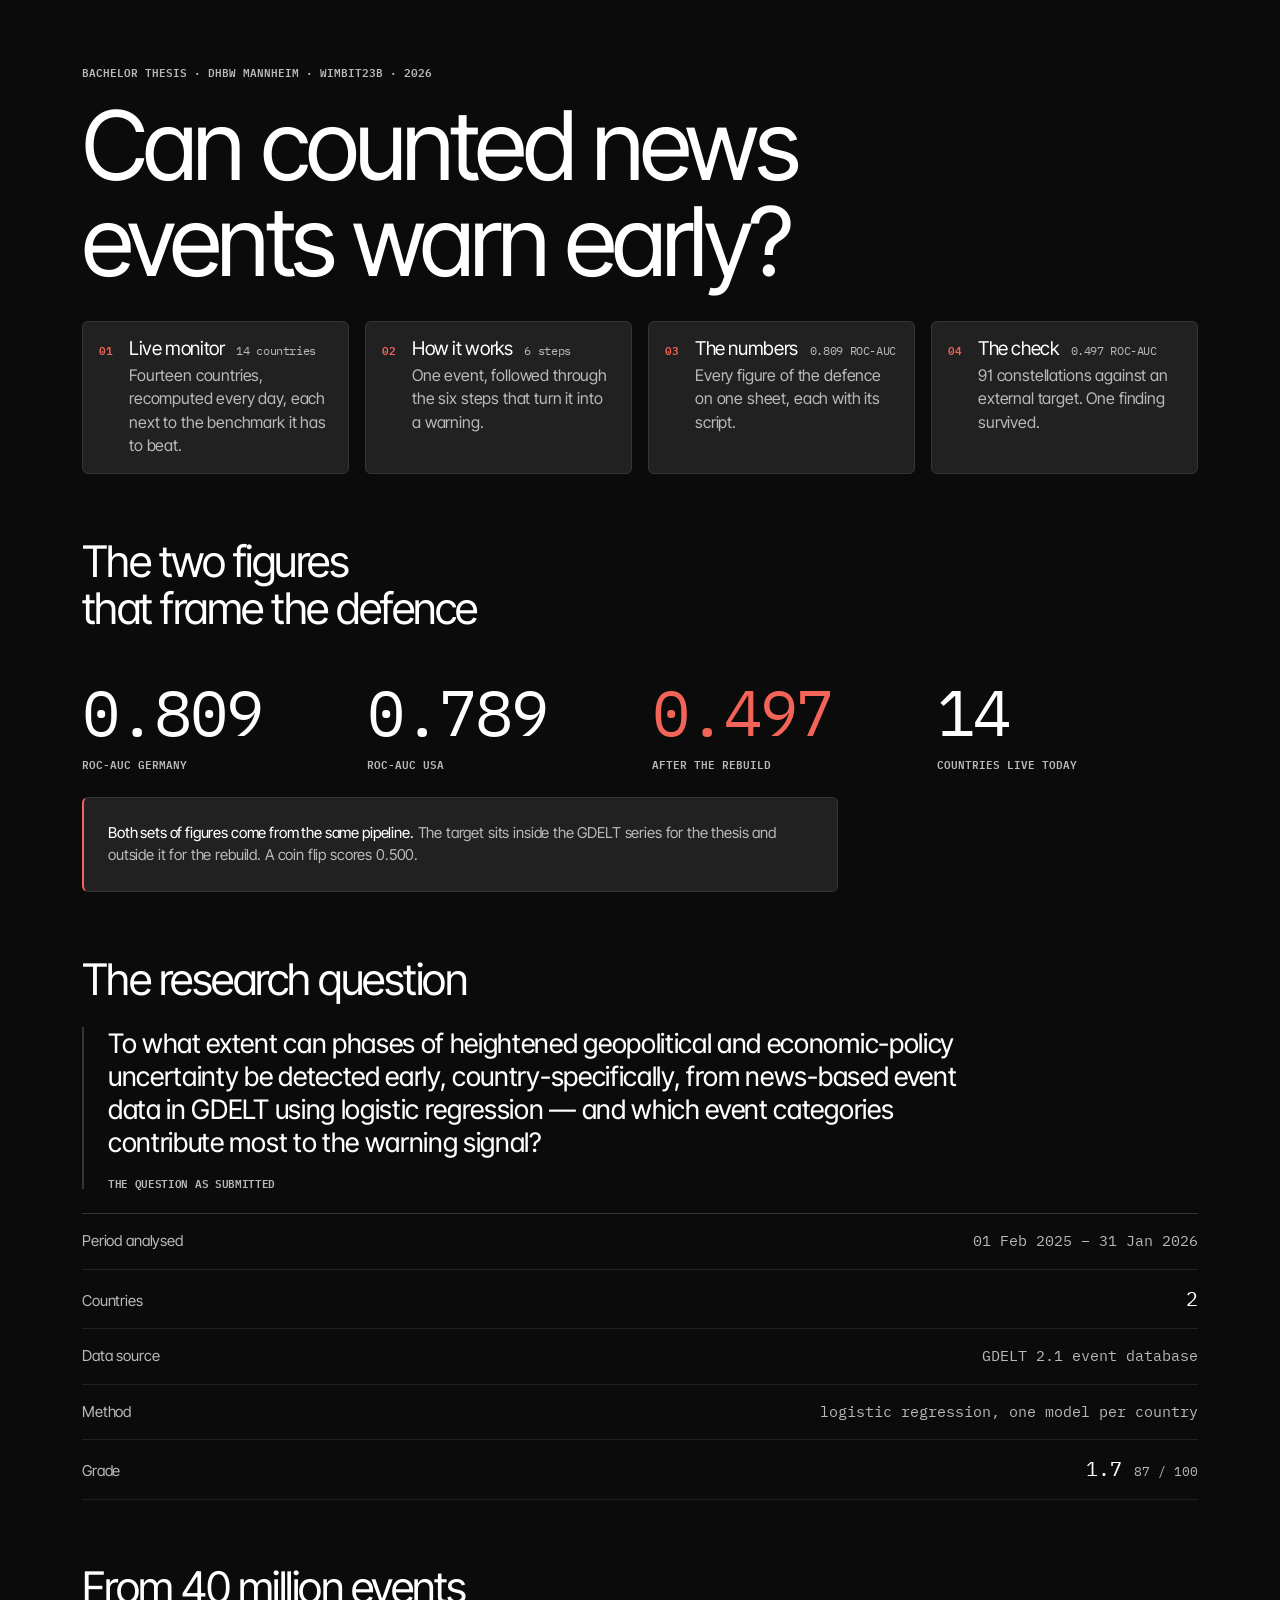
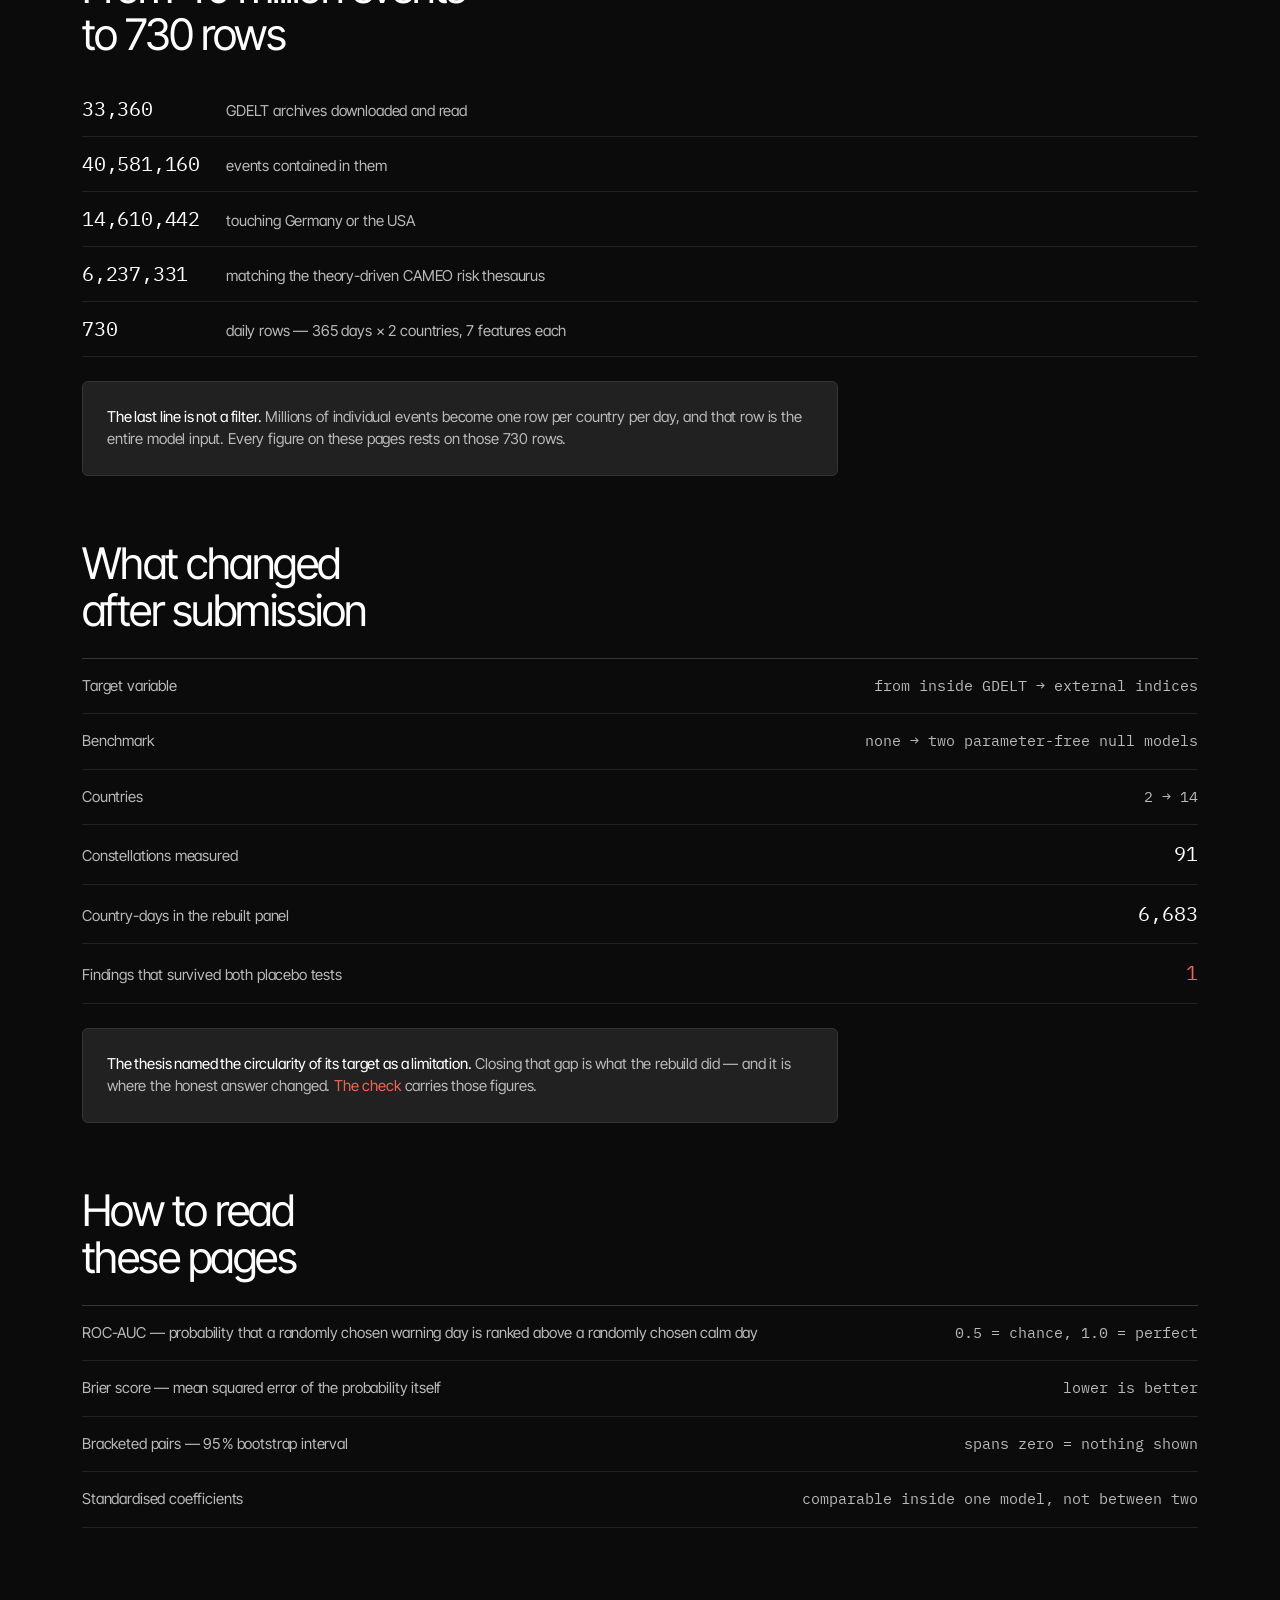
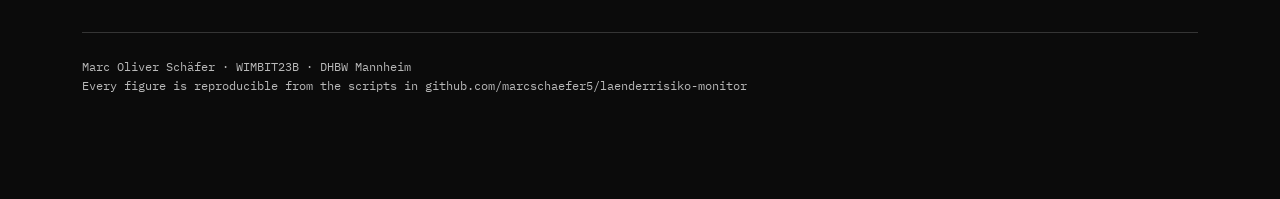
==== commit db2a1208: "Karger: Uebersicht, Szene 00 repariert, Monitor entschlackt" ====
--- a/docs/verteidigung/index.html
+++ b/docs/verteidigung/index.html
@@ -15,41 +15,30 @@
 <header class="lander">
   <p class="eyebrow">Bachelor thesis &#183; DHBW Mannheim &#183; WIMBIT23B &#183; 2026</p>
   <h1>Can counted news<br>events warn early?</h1>
-  <p class="lede">A country-specific early-warning approach for geopolitical and
-  economic-policy uncertainty, built on GDELT event data and logistic regression.
-  Four places to look &#8212; the thing itself, how it works, what it measured, and
-  what happened when it was checked.</p>
 </header>
 
 <nav class="dests" aria-label="The four destinations">
   <a class="dest" href="../index.html">
     <span class="idx">01</span>
     <span class="name">Live monitor <em>14 countries</em></span>
-    <span class="desc">The working system. Fourteen countries recomputed every day from
-      GDELT, each forecast next to the persistence benchmark it has to beat.</span>
+    <span class="desc">Fourteen countries, recomputed every day, each next to the benchmark it has to beat.</span>
   </a>
   <a class="dest" href="grundlagen.html">
     <span class="idx">02</span>
     <span class="name">How it works <em>6 steps</em></span>
-    <span class="desc">One real GDELT event, pulled apart field by field, then followed
-      through every step that turns six million events into a single warning.</span>
+    <span class="desc">One event, followed through the six steps that turn it into a warning.</span>
   </a>
   <a class="dest" href="zahlen.html">
     <span class="idx">03</span>
     <span class="name">The numbers <em>0.809 ROC-AUC</em></span>
-    <span class="desc">Every figure used in the defence on one sheet &#8212; the data
-      reduction, the result, the architecture comparison, the coefficients, each with
-      the script it came from.</span>
+    <span class="desc">Every figure of the defence on one sheet, each with its script.</span>
   </a>
   <a class="dest" href="pruefung.html">
     <span class="idx">04</span>
     <span class="name">The check <em>0.497 ROC-AUC</em></span>
-    <span class="desc">The rebuild after submission: an external target, two
-      parameter-free null models, six placebo tests, 91 constellations &#8212; and the
-      one finding that survived them.</span>
+    <span class="desc">91 constellations against an external target. One finding survived.</span>
   </a>
 </nav>
-<p class="after">Every page carries a way back to this overview.</p>
 
 <h2>The two figures<br>that frame the defence</h2>
 <div class="hero">
@@ -59,9 +48,8 @@
   <div class="fig"><b>14</b><span>countries live today</span></div>
 </div>
 <div class="note accent"><b>Both sets of figures come from the same pipeline.</b>
-The difference is where the target variable comes from: inside the GDELT event series for the
-thesis, outside it &#8212; market volatility, policy uncertainty, geopolitical risk &#8212; for
-the rebuild. A coin flip scores 0.500.</div>
+The target sits inside the GDELT series for the thesis and outside it for the rebuild.
+A coin flip scores 0.500.</div>
 
 <h2>The research question</h2>
 <blockquote class="quote">To what extent can phases of heightened geopolitical and
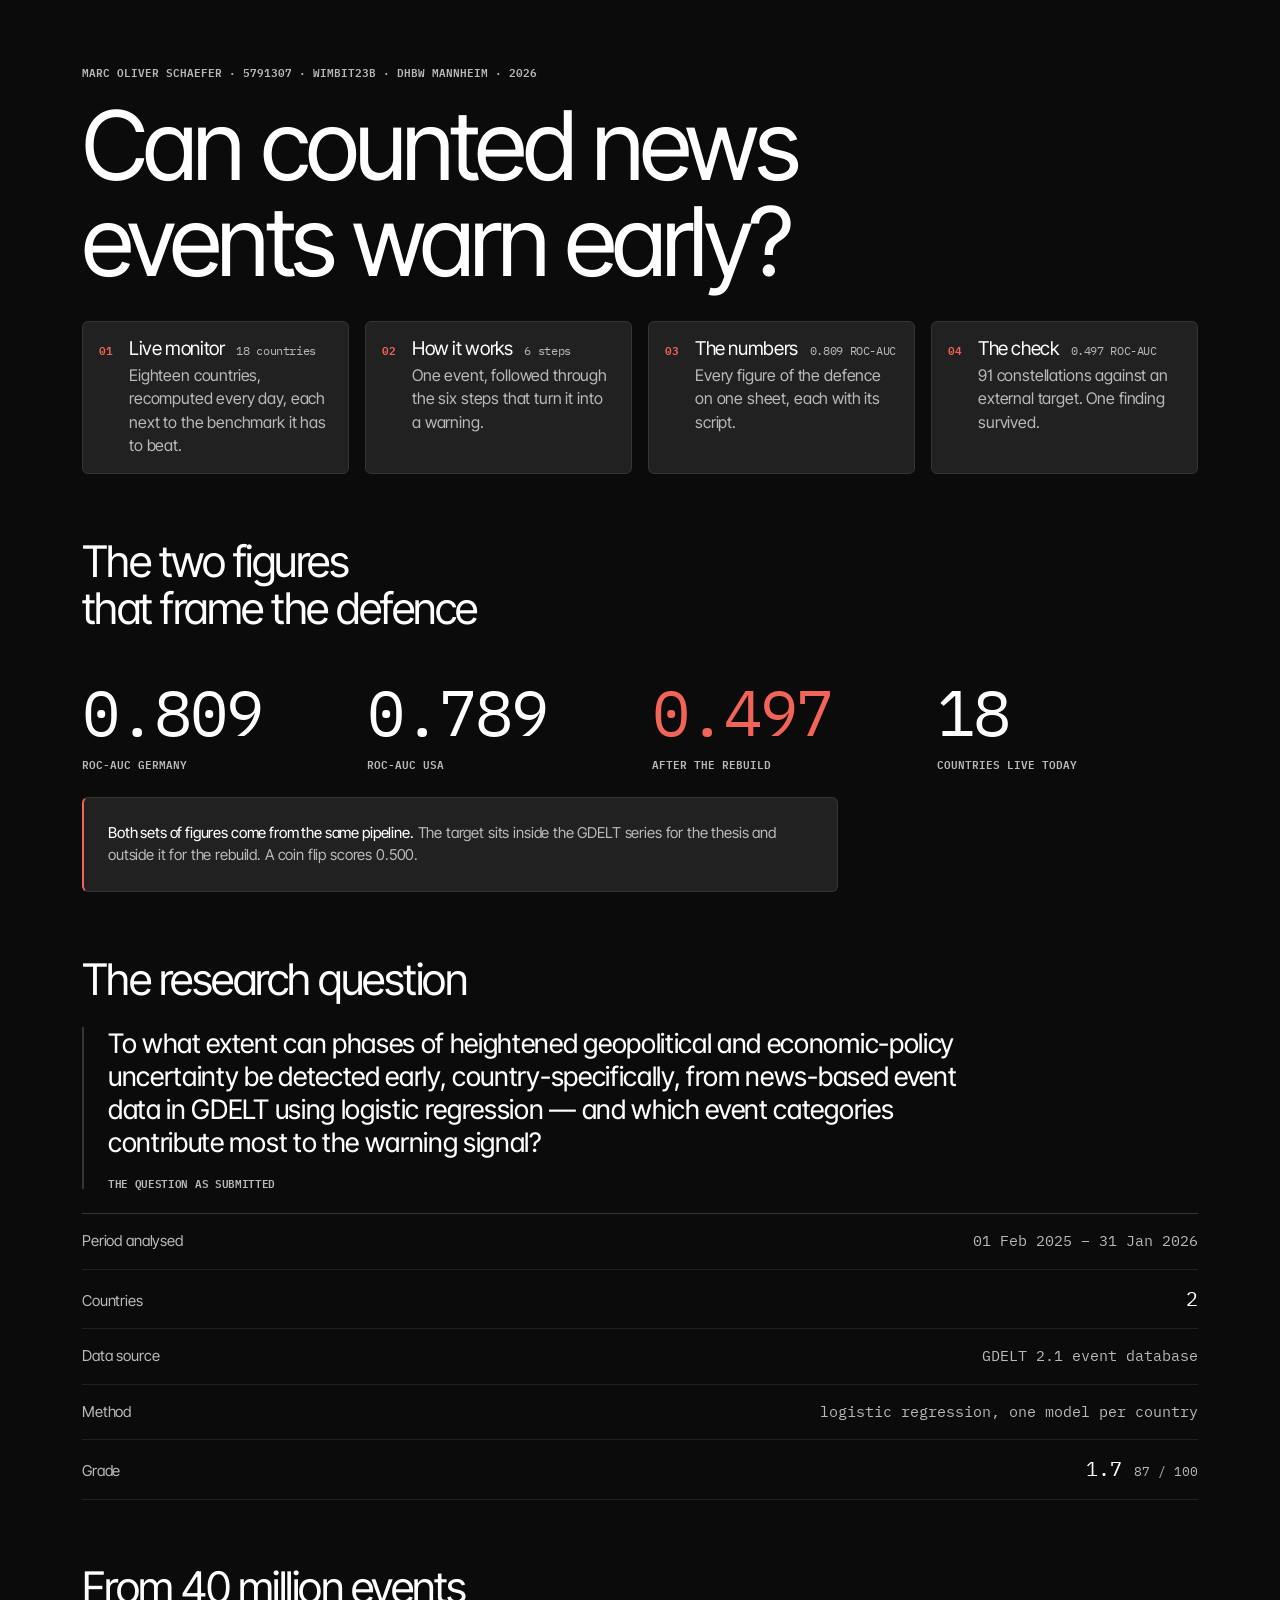
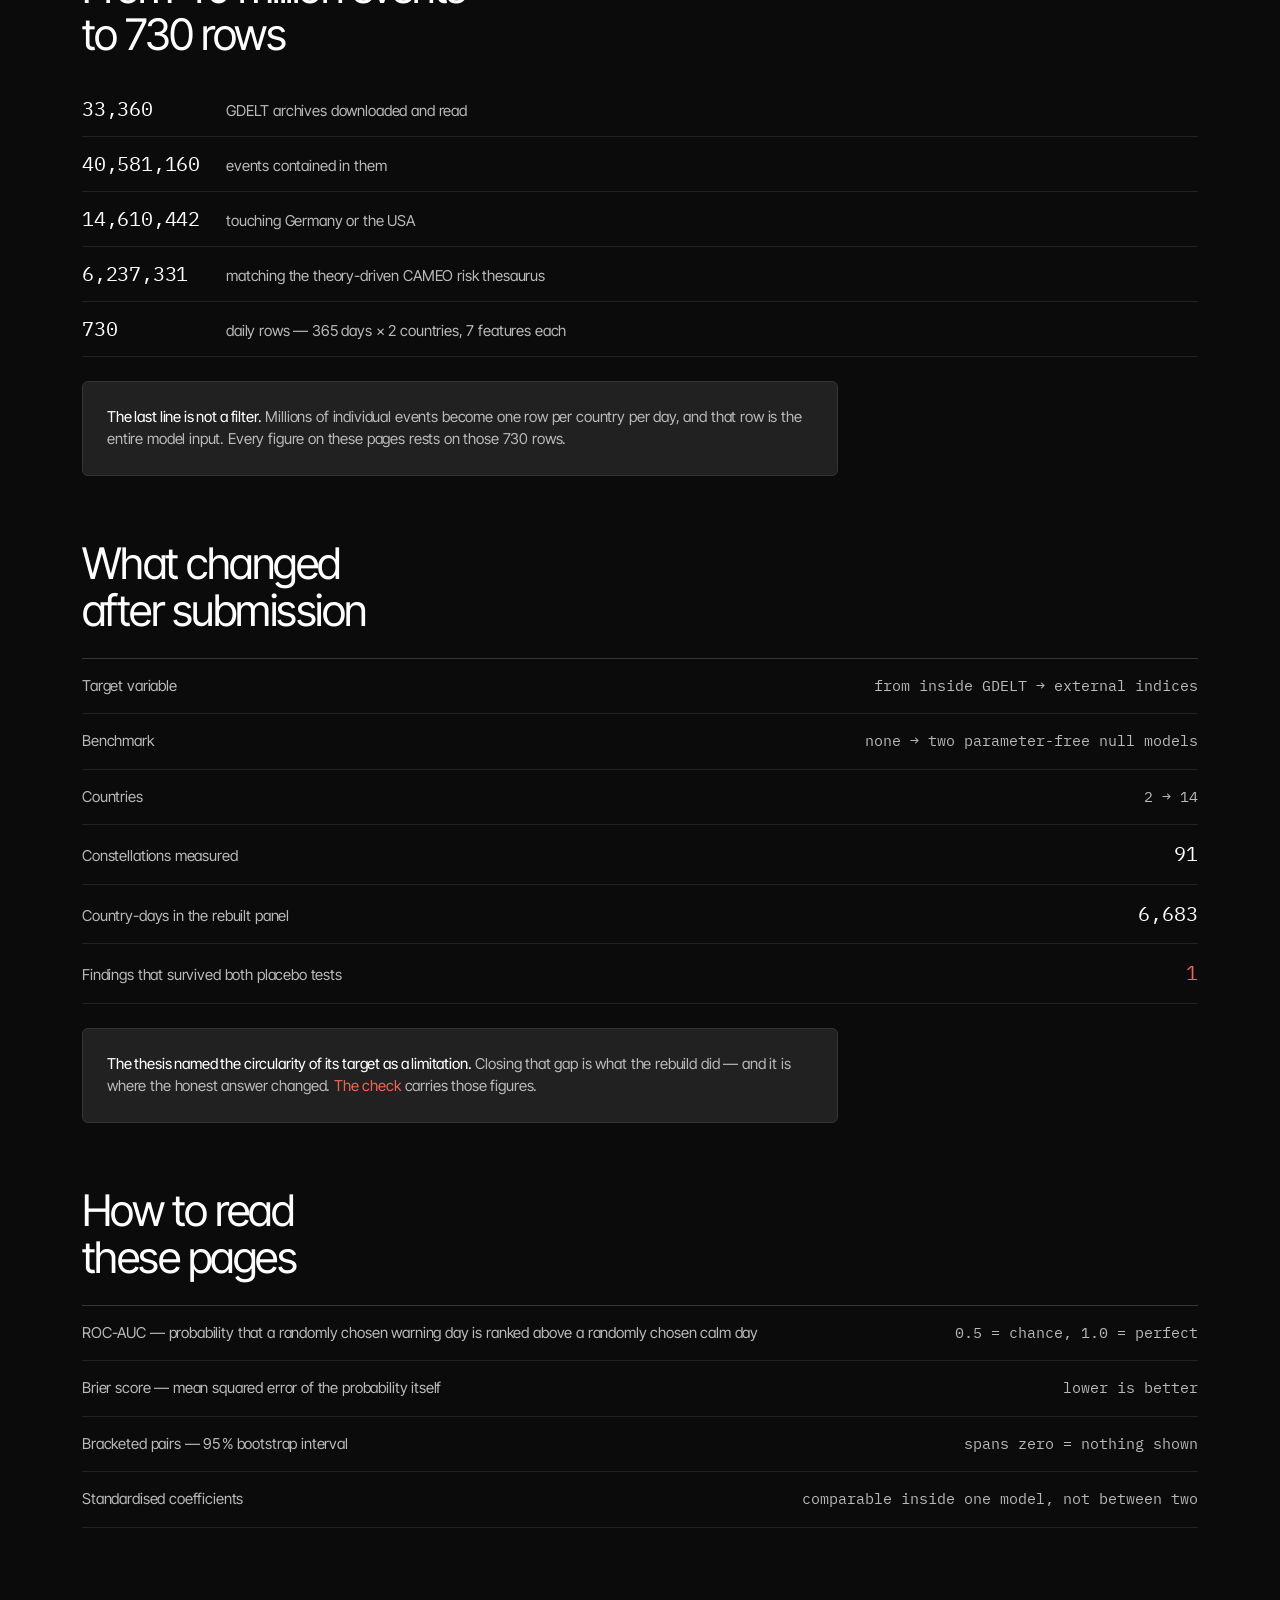
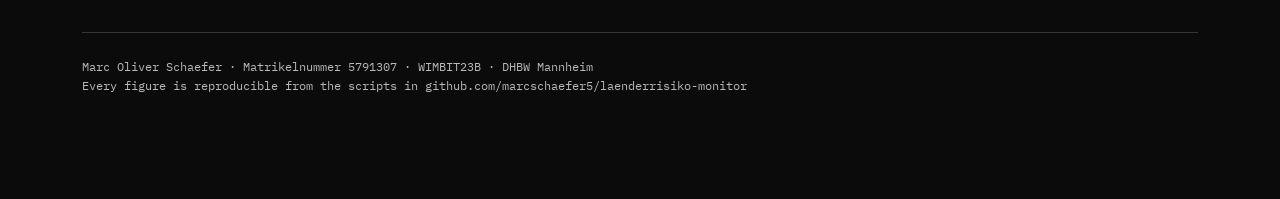
==== commit e8c2c021: "Matrikelnummer, 18 Laender, Animationen auf The check" ====
--- a/docs/verteidigung/index.html
+++ b/docs/verteidigung/index.html
@@ -13,15 +13,15 @@
 <div class="wrap">
 
 <header class="lander">
-  <p class="eyebrow">Bachelor thesis &#183; DHBW Mannheim &#183; WIMBIT23B &#183; 2026</p>
+  <p class="eyebrow">Marc Oliver Schaefer &#183; 5791307 &#183; WIMBIT23B &#183; DHBW Mannheim &#183; 2026</p>
   <h1>Can counted news<br>events warn early?</h1>
 </header>
 
 <nav class="dests" aria-label="The four destinations">
   <a class="dest" href="../index.html">
     <span class="idx">01</span>
-    <span class="name">Live monitor <em>14 countries</em></span>
-    <span class="desc">Fourteen countries, recomputed every day, each next to the benchmark it has to beat.</span>
+    <span class="name">Live monitor <em>18 countries</em></span>
+    <span class="desc">Eighteen countries, recomputed every day, each next to the benchmark it has to beat.</span>
   </a>
   <a class="dest" href="grundlagen.html">
     <span class="idx">02</span>
@@ -45,7 +45,7 @@
   <div class="fig"><b>0.809</b><span>ROC-AUC Germany</span></div>
   <div class="fig"><b>0.789</b><span>ROC-AUC USA</span></div>
   <div class="fig accent"><b>0.497</b><span>after the rebuild</span></div>
-  <div class="fig"><b>14</b><span>countries live today</span></div>
+  <div class="fig"><b>18</b><span>countries live today</span></div>
 </div>
 <div class="note accent"><b>Both sets of figures come from the same pipeline.</b>
 The target sits inside the GDELT series for the thesis and outside it for the rebuild.
@@ -101,7 +101,7 @@
 </div>
 
 <footer>
-  Marc Oliver Sch&#228;fer &#183; WIMBIT23B &#183; DHBW Mannheim<br>
+  Marc Oliver Schaefer &#183; Matrikelnummer 5791307 &#183; WIMBIT23B &#183; DHBW Mannheim<br>
   Every figure is reproducible from the scripts in
   <a href="https://github.com/marcschaefer5/laenderrisiko-monitor">github.com/marcschaefer5/laenderrisiko-monitor</a>
 </footer>
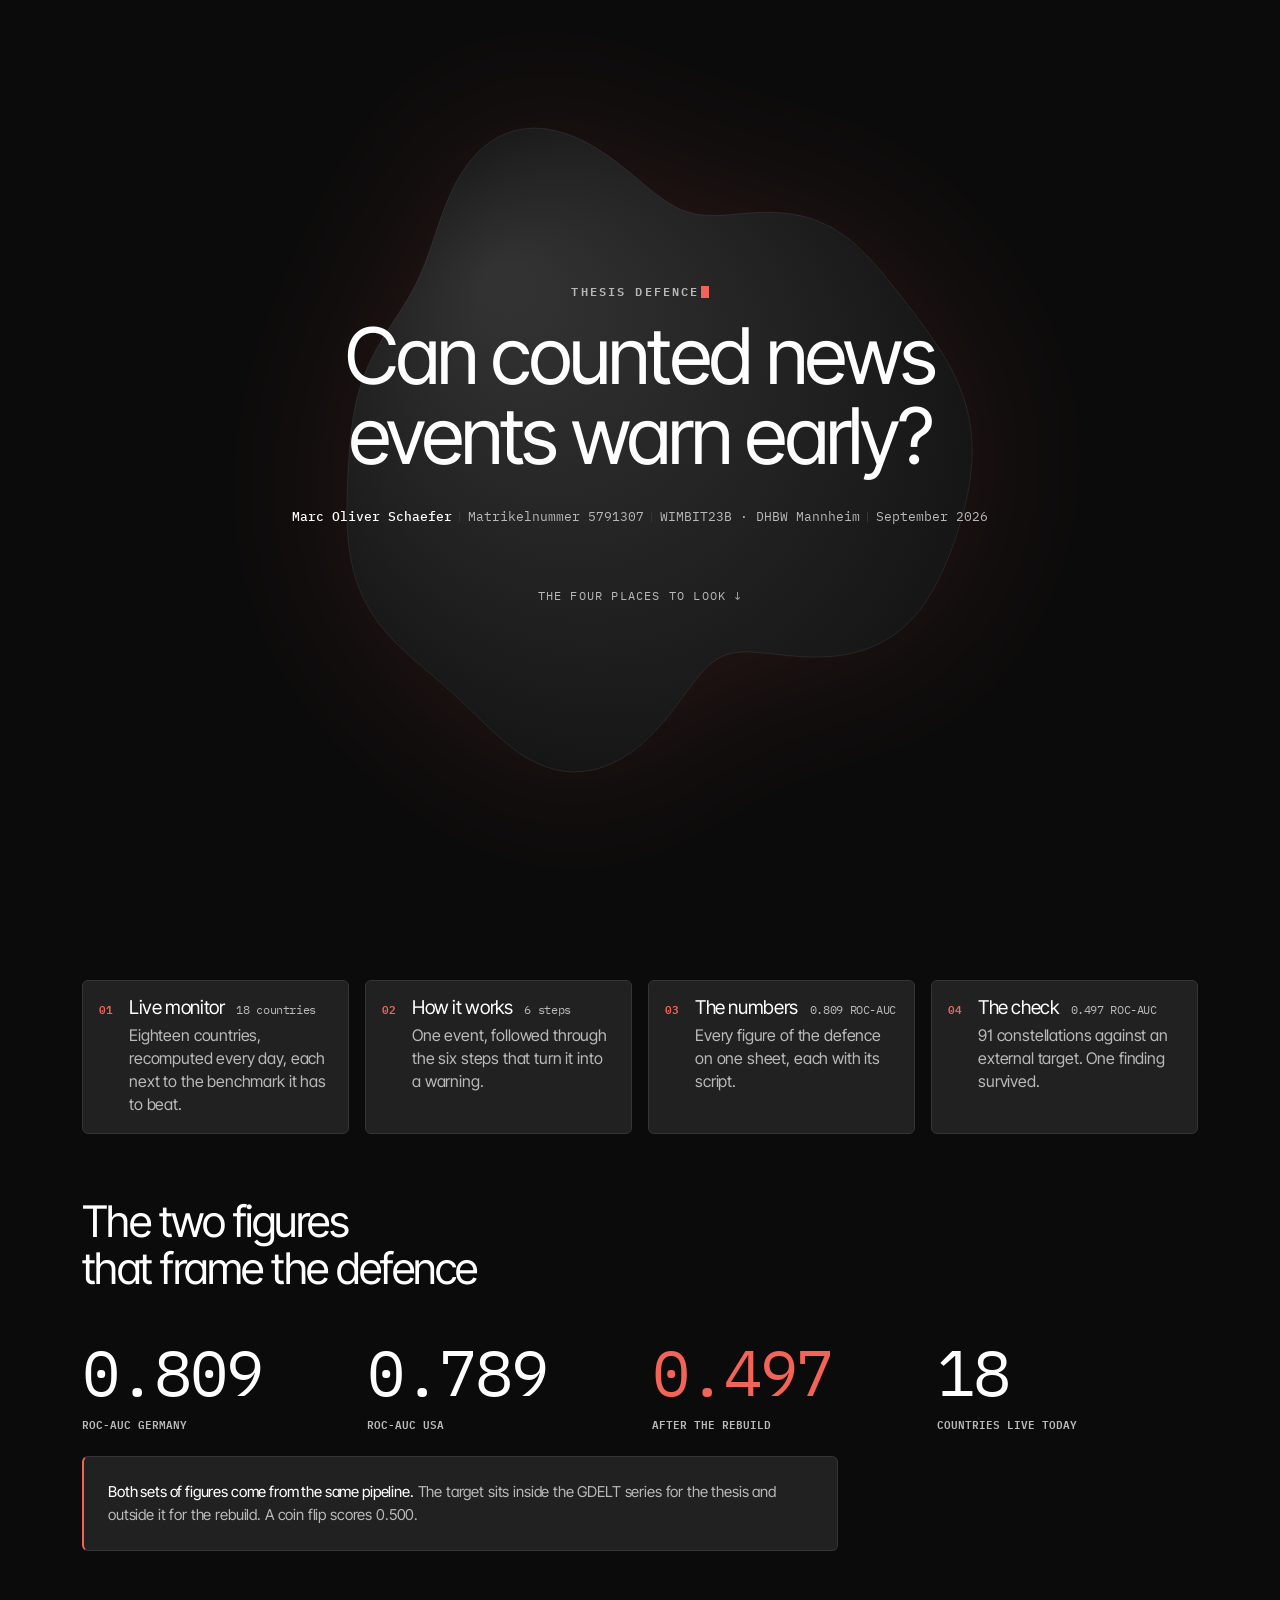
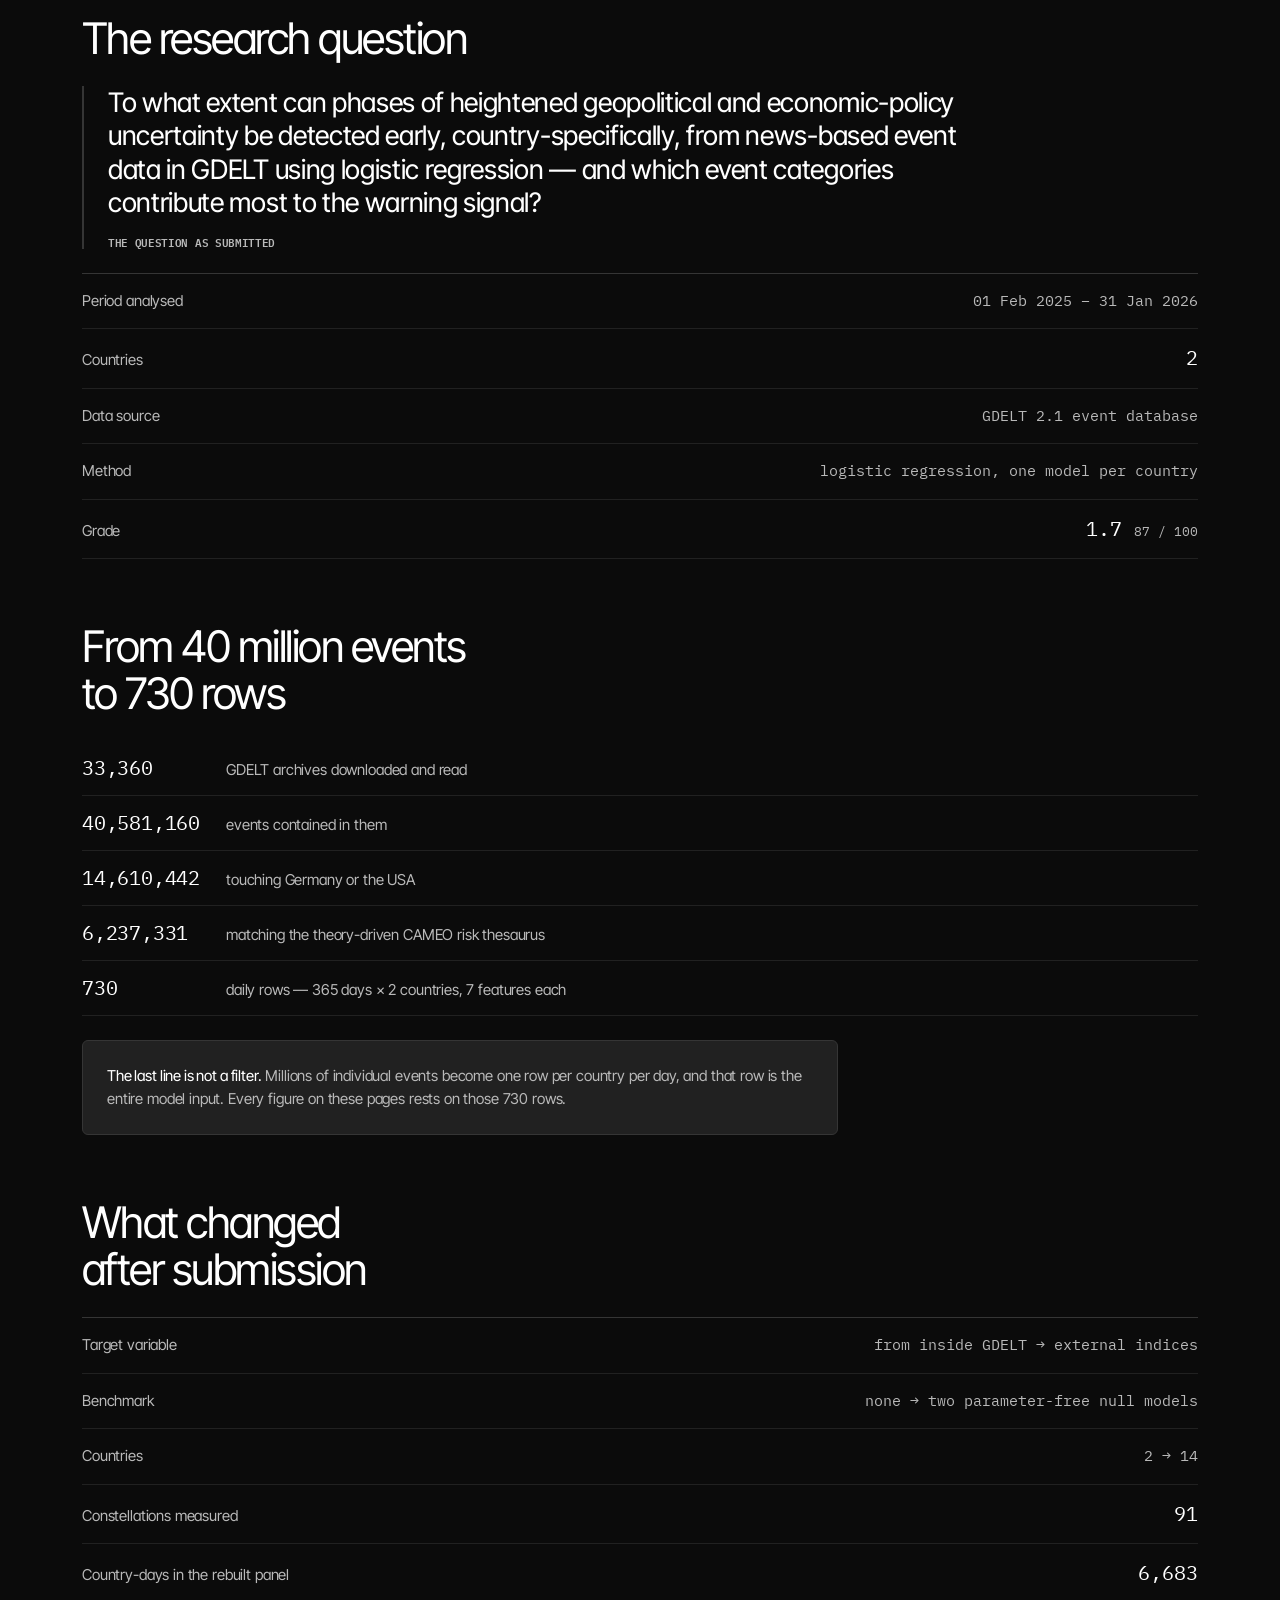
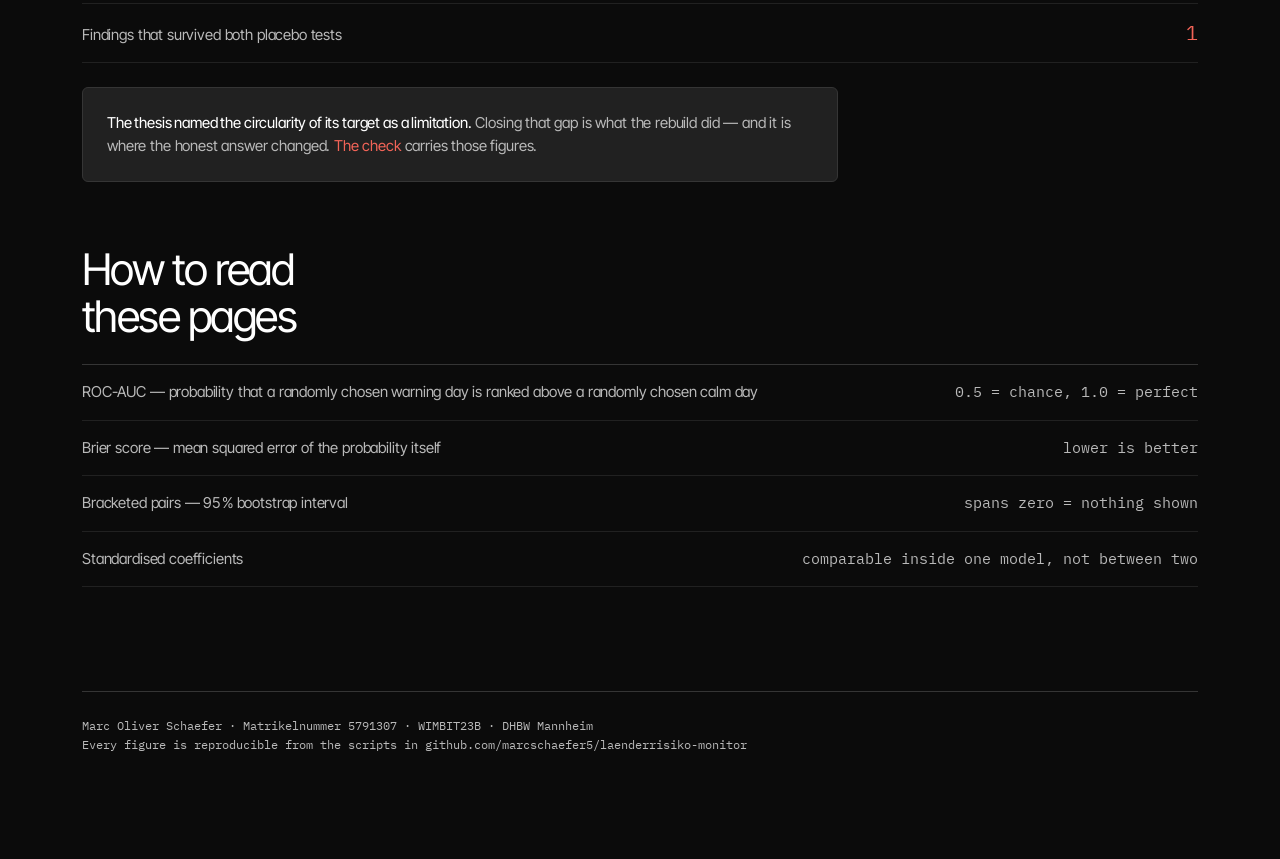
==== commit 54191ff9: "Welcome-Screen mit fluessiger Masse" ====
--- a/docs/verteidigung/index.html
+++ b/docs/verteidigung/index.html
@@ -10,12 +10,22 @@
 <link rel="stylesheet" href="stil.css">
 </head>
 <body>
-<div class="wrap">
+<section class="welcome">
+  <canvas class="blobcv" id="blob" aria-hidden="true"></canvas>
+  <div class="wtext">
+    <p class="wline"><span id="wtype" data-text="THESIS DEFENCE"></span><i class="caret"></i></p>
+    <h1>Can counted news<br>events warn early?</h1>
+    <ul class="wmeta">
+      <li><b>Marc Oliver Schaefer</b></li>
+      <li>Matrikelnummer 5791307</li>
+      <li>WIMBIT23B &#183; DHBW Mannheim</li>
+      <li>September 2026</li>
+    </ul>
+    <a class="wgo" href="#dests">The four places to look <i>&#8595;</i></a>
+  </div>
+</section>
 
-<header class="lander">
-  <p class="eyebrow">Marc Oliver Schaefer &#183; 5791307 &#183; WIMBIT23B &#183; DHBW Mannheim &#183; 2026</p>
-  <h1>Can counted news<br>events warn early?</h1>
-</header>
+<div class="wrap" id="dests">
 
 <nav class="dests" aria-label="The four destinations">
   <a class="dest" href="../index.html">
@@ -107,5 +117,6 @@
 </footer>
 
 </div>
+<script src="welcome.js" defer></script>
 </body>
 </html>
--- a/docs/verteidigung/stil.css
+++ b/docs/verteidigung/stil.css
@@ -280,3 +280,74 @@
   .tbl td:first-child:before{display:none}
   .tbl td.num{white-space:normal}
 }
+
+/* =========================================================================
+   WELCOME SCREEN
+   Eine Bildschirmhöhe: die Frage, darunter die Angaben, dahinter eine
+   Masse, die sich bewegt. Der Text liegt über dem Canvas, nicht darin —
+   so bleibt er auswählbar und der Screenreader sieht nur Text.
+   ====================================================================== */
+.welcome{
+  position:relative;
+  min-height:100svh;min-height:100dvh;
+  display:grid;place-items:center;
+  padding:var(--s10) var(--s7);
+  overflow:hidden;
+  isolation:isolate;
+}
+.blobcv{
+  position:absolute;inset:0;width:100%;height:100%;
+  z-index:0;pointer-events:none;
+}
+.wtext{position:relative;z-index:1;text-align:center;width:min(100%,980px)}
+.wline{
+  margin:0 0 var(--s7);
+  font-family:var(--mono);font-size:12px;font-weight:600;
+  letter-spacing:.18em;text-transform:uppercase;color:var(--ink-2);
+  min-height:1.2em;
+}
+.wline .caret{
+  display:inline-block;width:.6em;height:1em;margin-left:.15em;
+  background:var(--accent);vertical-align:-.16em;
+  animation:wblink 1.05s steps(1,end) infinite;
+}
+@keyframes wblink{0%,49%{opacity:1}50%,100%{opacity:0}}
+.welcome h1{
+  font-size:clamp(34px,6.1vw,82px);line-height:1.02;letter-spacing:-.035em;
+  margin:0 0 var(--s9);
+}
+.wmeta{
+  list-style:none;margin:0;padding:0;
+  display:flex;flex-wrap:wrap;justify-content:center;gap:var(--s5) var(--s7);
+  font-family:var(--mono);font-size:12.5px;color:var(--ink-2);
+}
+.wmeta b{color:var(--ink);font-weight:500}
+.wmeta li{position:relative}
+.wmeta li + li:before{
+  content:"";position:absolute;left:calc(var(--s7) / -2 - 1px);top:.35em;
+  width:1px;height:.85em;background:var(--surface-3);
+}
+.wgo{
+  display:inline-flex;align-items:center;gap:var(--s5);
+  margin-top:var(--s10);min-height:44px;
+  font-family:var(--mono);font-size:12px;letter-spacing:.1em;text-transform:uppercase;
+  color:var(--ink-2);text-decoration:none;
+}
+.wgo i{font-style:normal;animation:wnudge 2.4s ease-in-out infinite}
+.wgo:hover{color:var(--hover)}
+@keyframes wnudge{0%,100%{transform:translateY(0)}50%{transform:translateY(4px)}}
+
+/* Die Karten beginnen danach — der Abstand oben entfällt, der Screen trägt ihn schon. */
+.welcome + .wrap{padding-top:var(--s10)}
+
+@media (max-width:640px){
+  .welcome{padding:var(--s9) var(--s7)}
+  .wtext{width:100%}
+  .welcome h1{margin-bottom:var(--s8)}
+  .wmeta{font-size:11.5px;gap:var(--s3) var(--s6)}
+  .wmeta li + li:before{display:none}   /* umgebrochene Zeilen: Trenner stoeren mehr als sie helfen */
+  .wgo{margin-top:var(--s9)}
+}
+@media (prefers-reduced-motion:reduce){
+  .wline .caret,.wgo i{animation:none}
+}
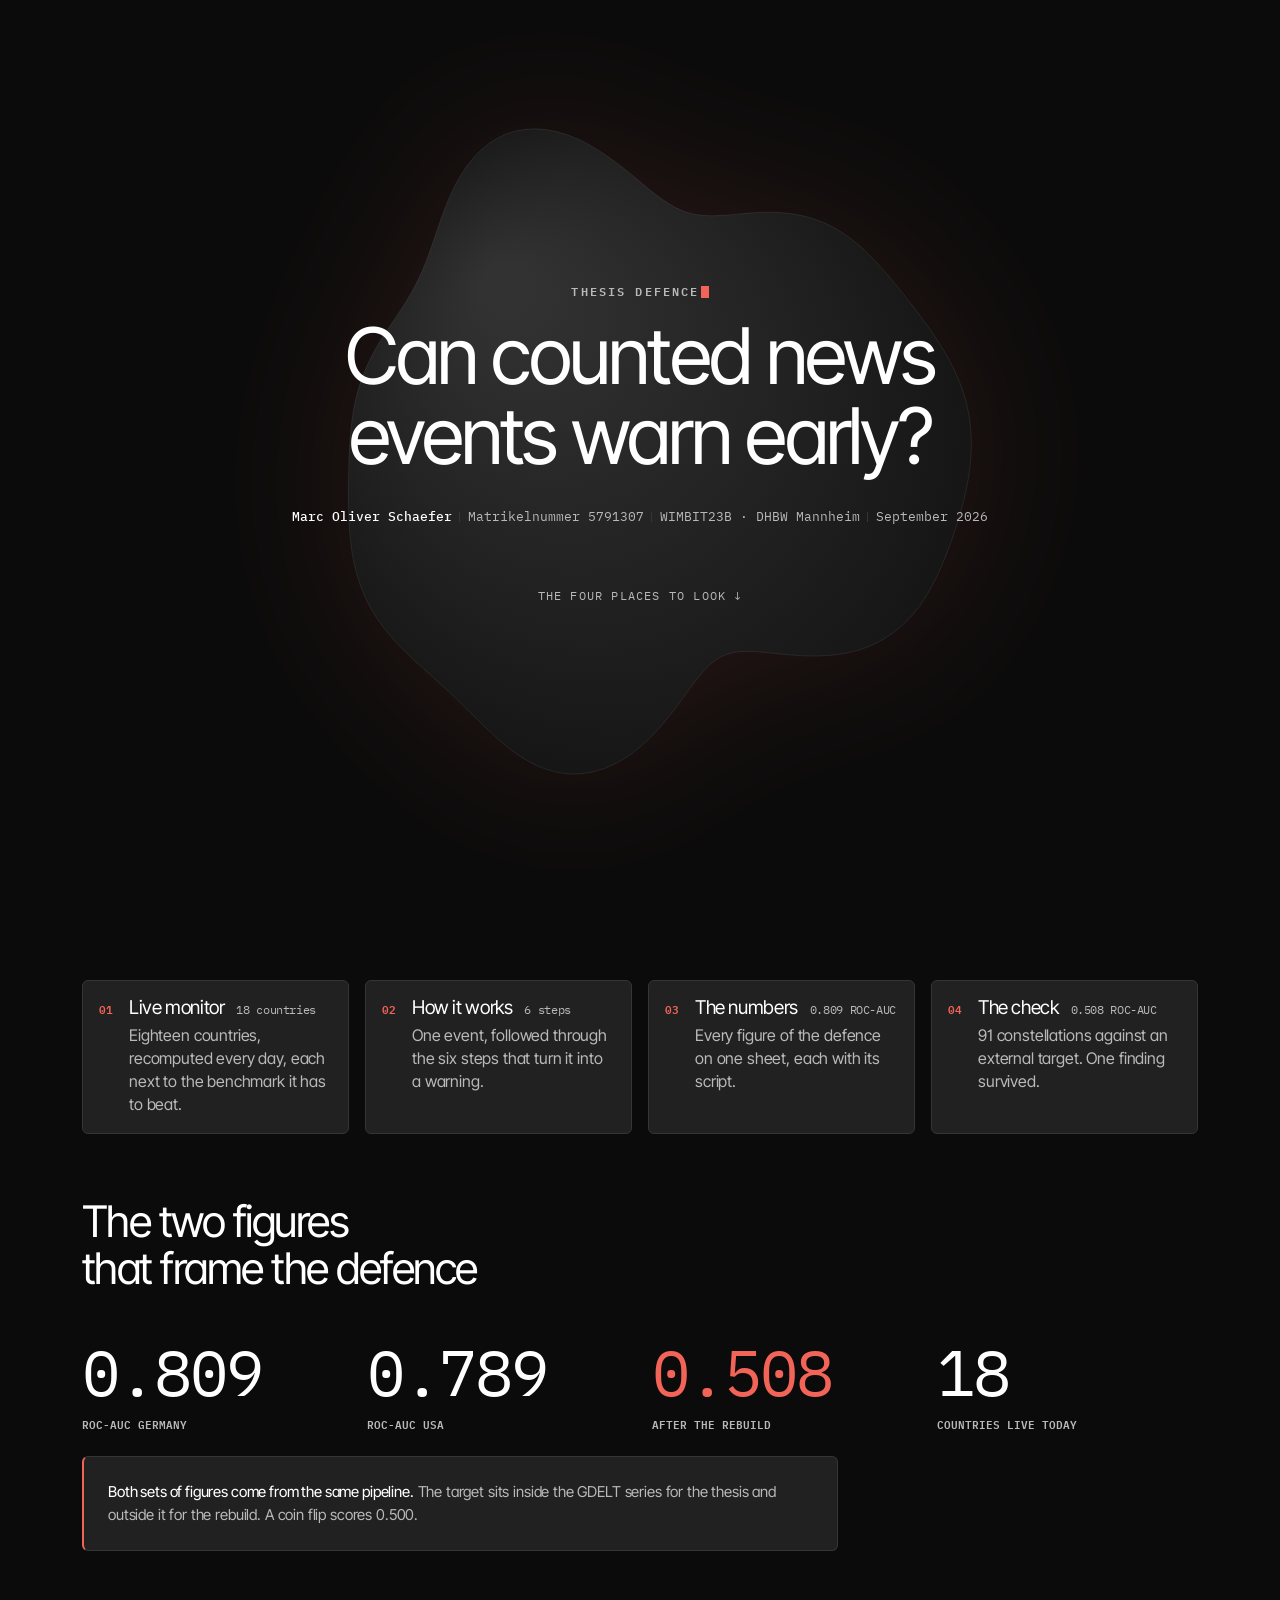
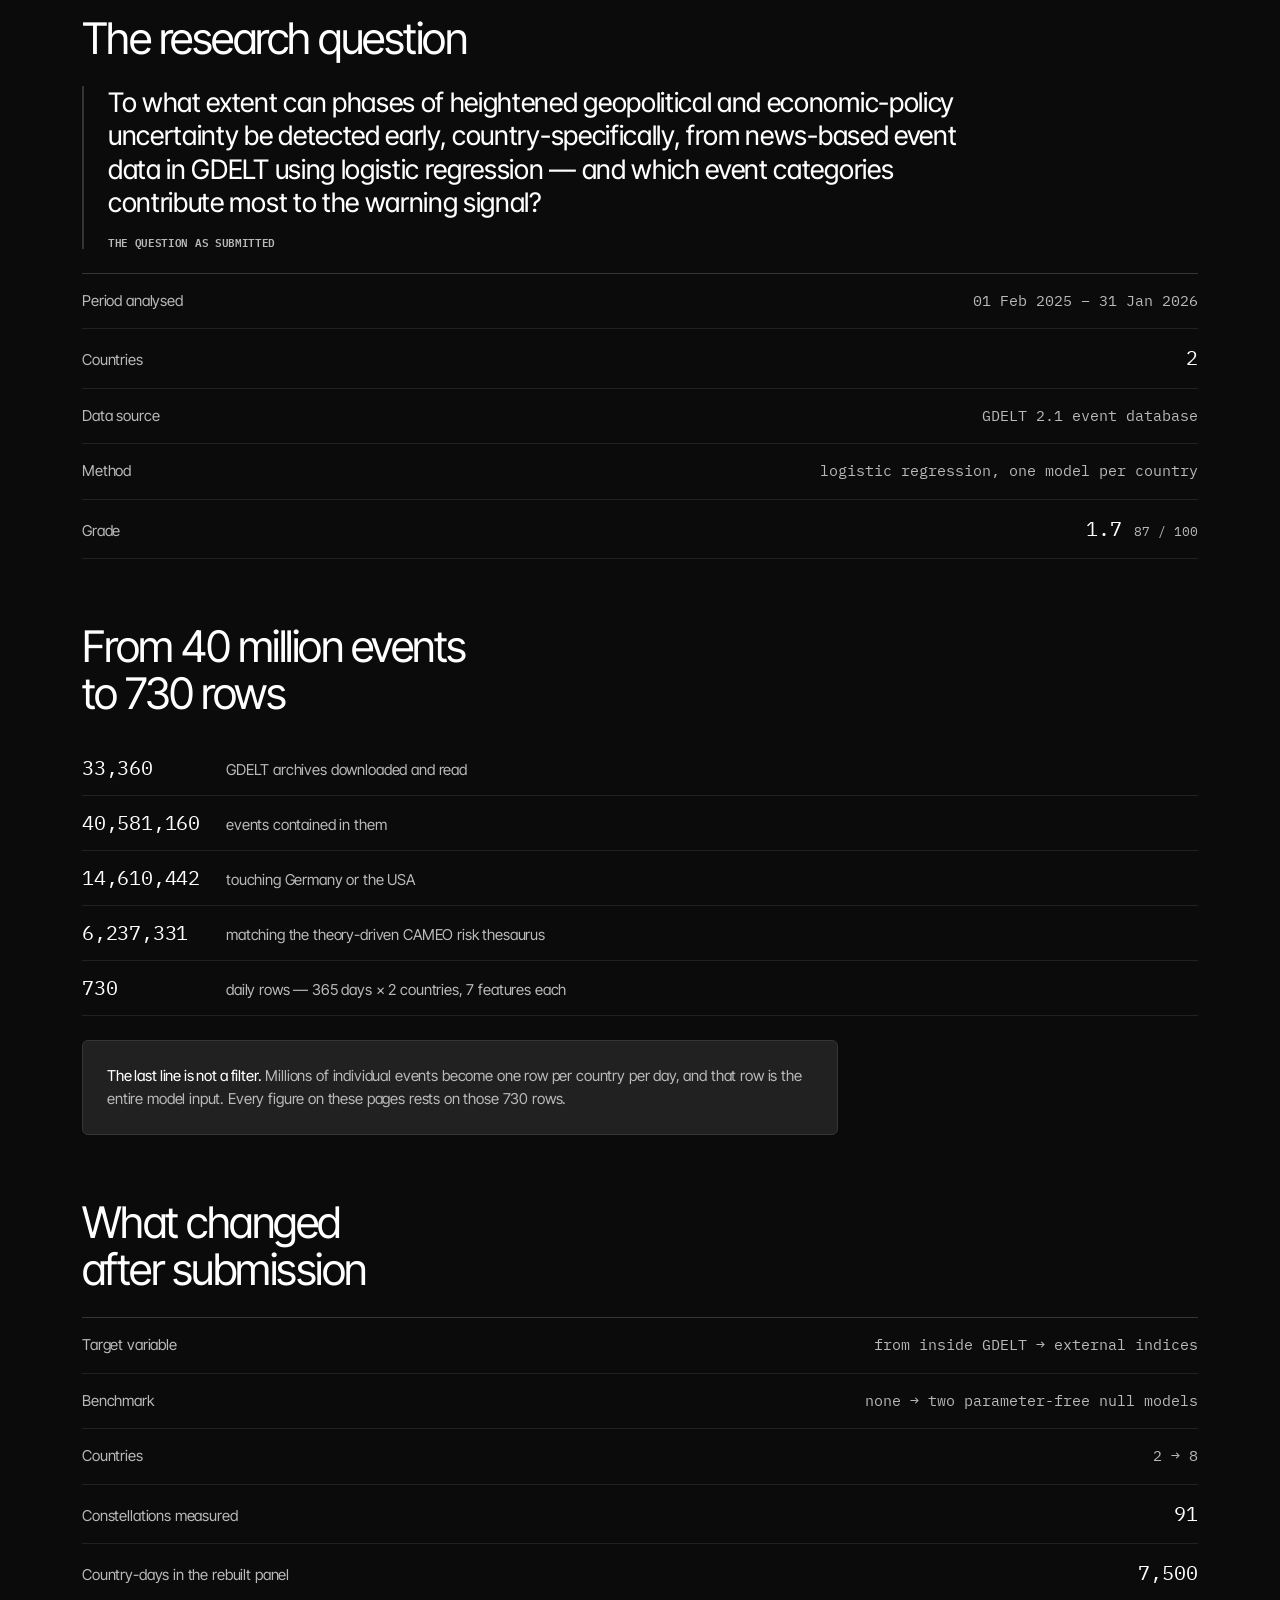
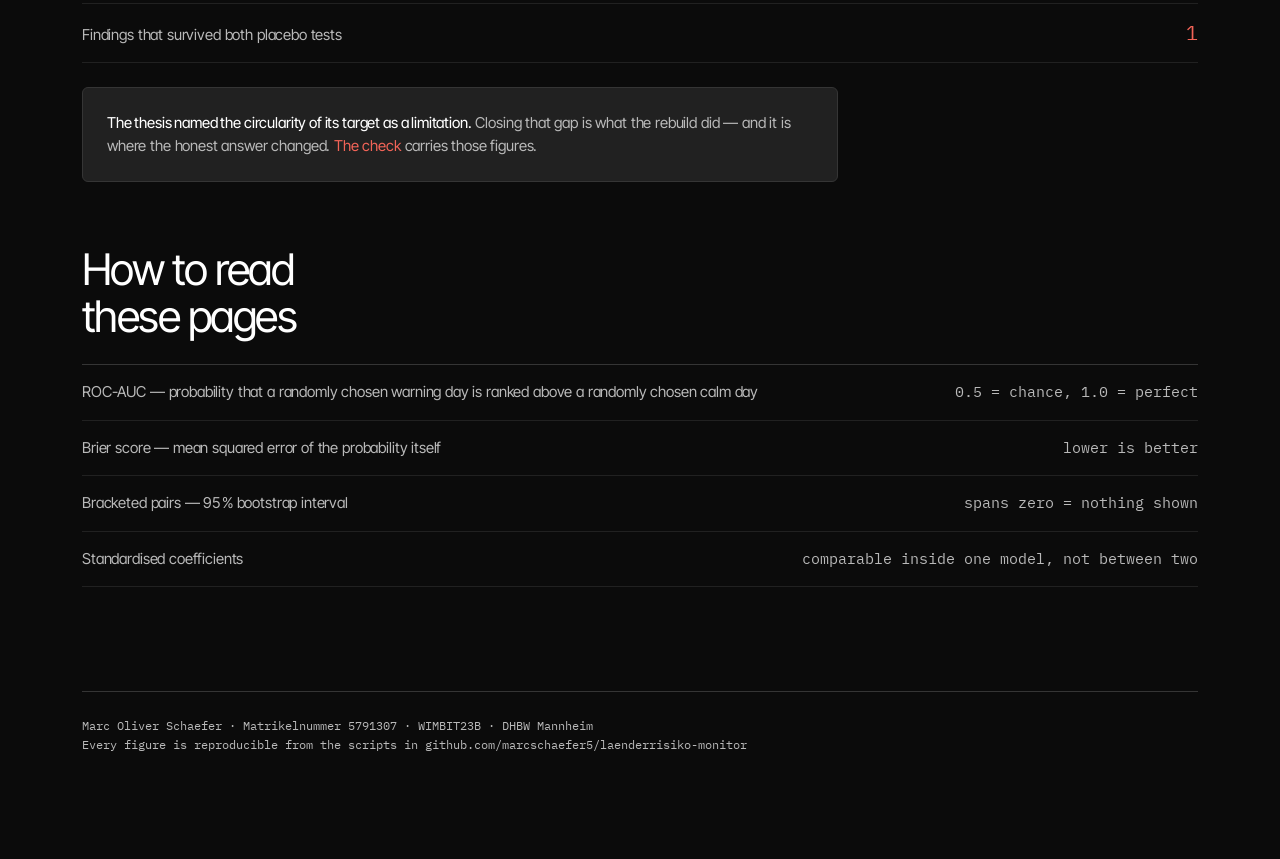
==== commit be97bd6d: "check page: audited average 0.508 over 91 constellations, 7,500 country-days, 8 countries with the s" ====
--- a/docs/verteidigung/index.html
+++ b/docs/verteidigung/index.html
@@ -45,7 +45,7 @@
   </a>
   <a class="dest" href="pruefung.html">
     <span class="idx">04</span>
-    <span class="name">The check <em>0.497 ROC-AUC</em></span>
+    <span class="name">The check <em>0.508 ROC-AUC</em></span>
     <span class="desc">91 constellations against an external target. One finding survived.</span>
   </a>
 </nav>
@@ -54,7 +54,7 @@
 <div class="hero">
   <div class="fig"><b>0.809</b><span>ROC-AUC Germany</span></div>
   <div class="fig"><b>0.789</b><span>ROC-AUC USA</span></div>
-  <div class="fig accent"><b>0.497</b><span>after the rebuild</span></div>
+  <div class="fig accent"><b>0.508</b><span>after the rebuild</span></div>
   <div class="fig"><b>18</b><span>countries live today</span></div>
 </div>
 <div class="note accent"><b>Both sets of figures come from the same pipeline.</b>
@@ -92,9 +92,9 @@
 <div class="rows">
   <div class="row"><span class="lab">Target variable</span><span class="val dim">from inside GDELT &#8594; external indices</span></div>
   <div class="row"><span class="lab">Benchmark</span><span class="val dim">none &#8594; two parameter-free null models</span></div>
-  <div class="row"><span class="lab">Countries</span><span class="val dim">2 &#8594; 14</span></div>
+  <div class="row"><span class="lab">Countries</span><span class="val dim">2 &#8594; 8</span></div>
   <div class="row"><span class="lab">Constellations measured</span><span class="val">91</span></div>
-  <div class="row"><span class="lab">Country-days in the rebuilt panel</span><span class="val">6,683</span></div>
+  <div class="row"><span class="lab">Country-days in the rebuilt panel</span><span class="val">7,500</span></div>
   <div class="row"><span class="lab">Findings that survived both placebo tests</span><span class="val accent">1</span></div>
 </div>
 <div class="note"><b>The thesis named the circularity of its target as a limitation.</b>
